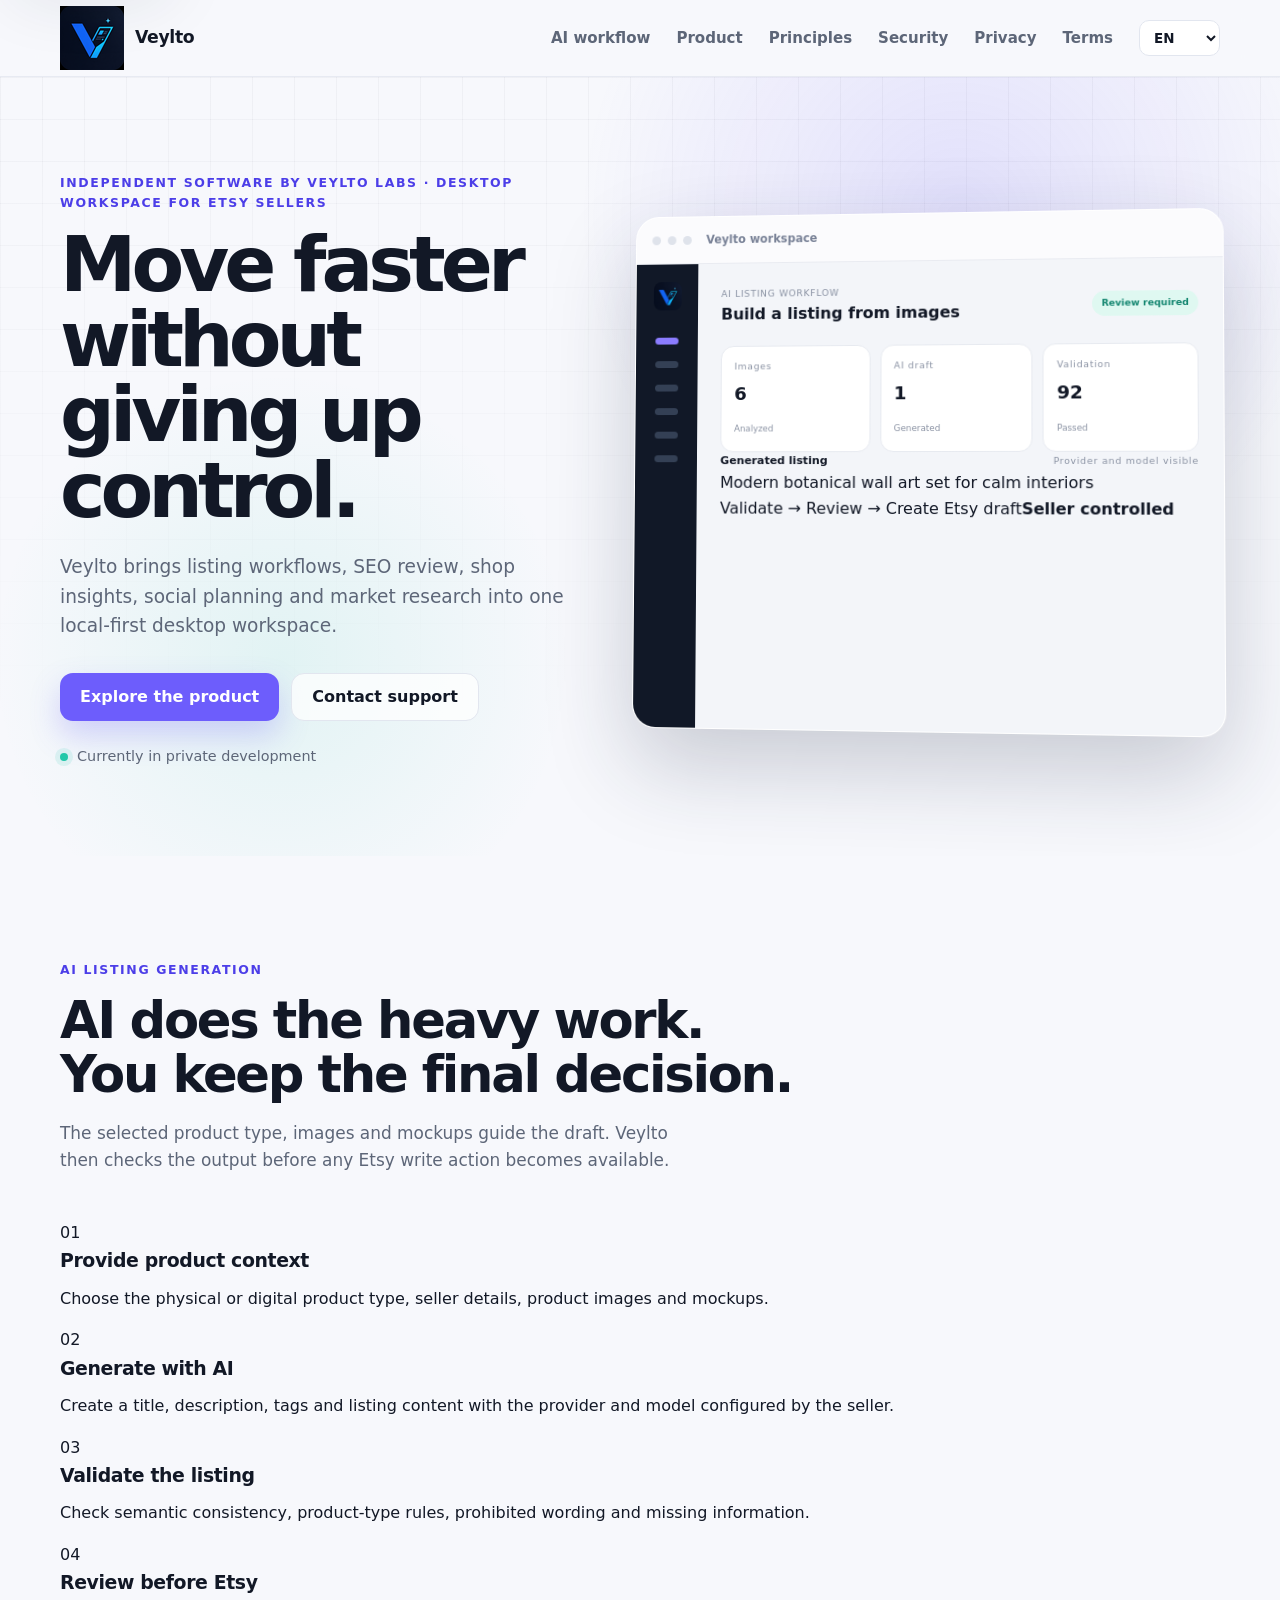
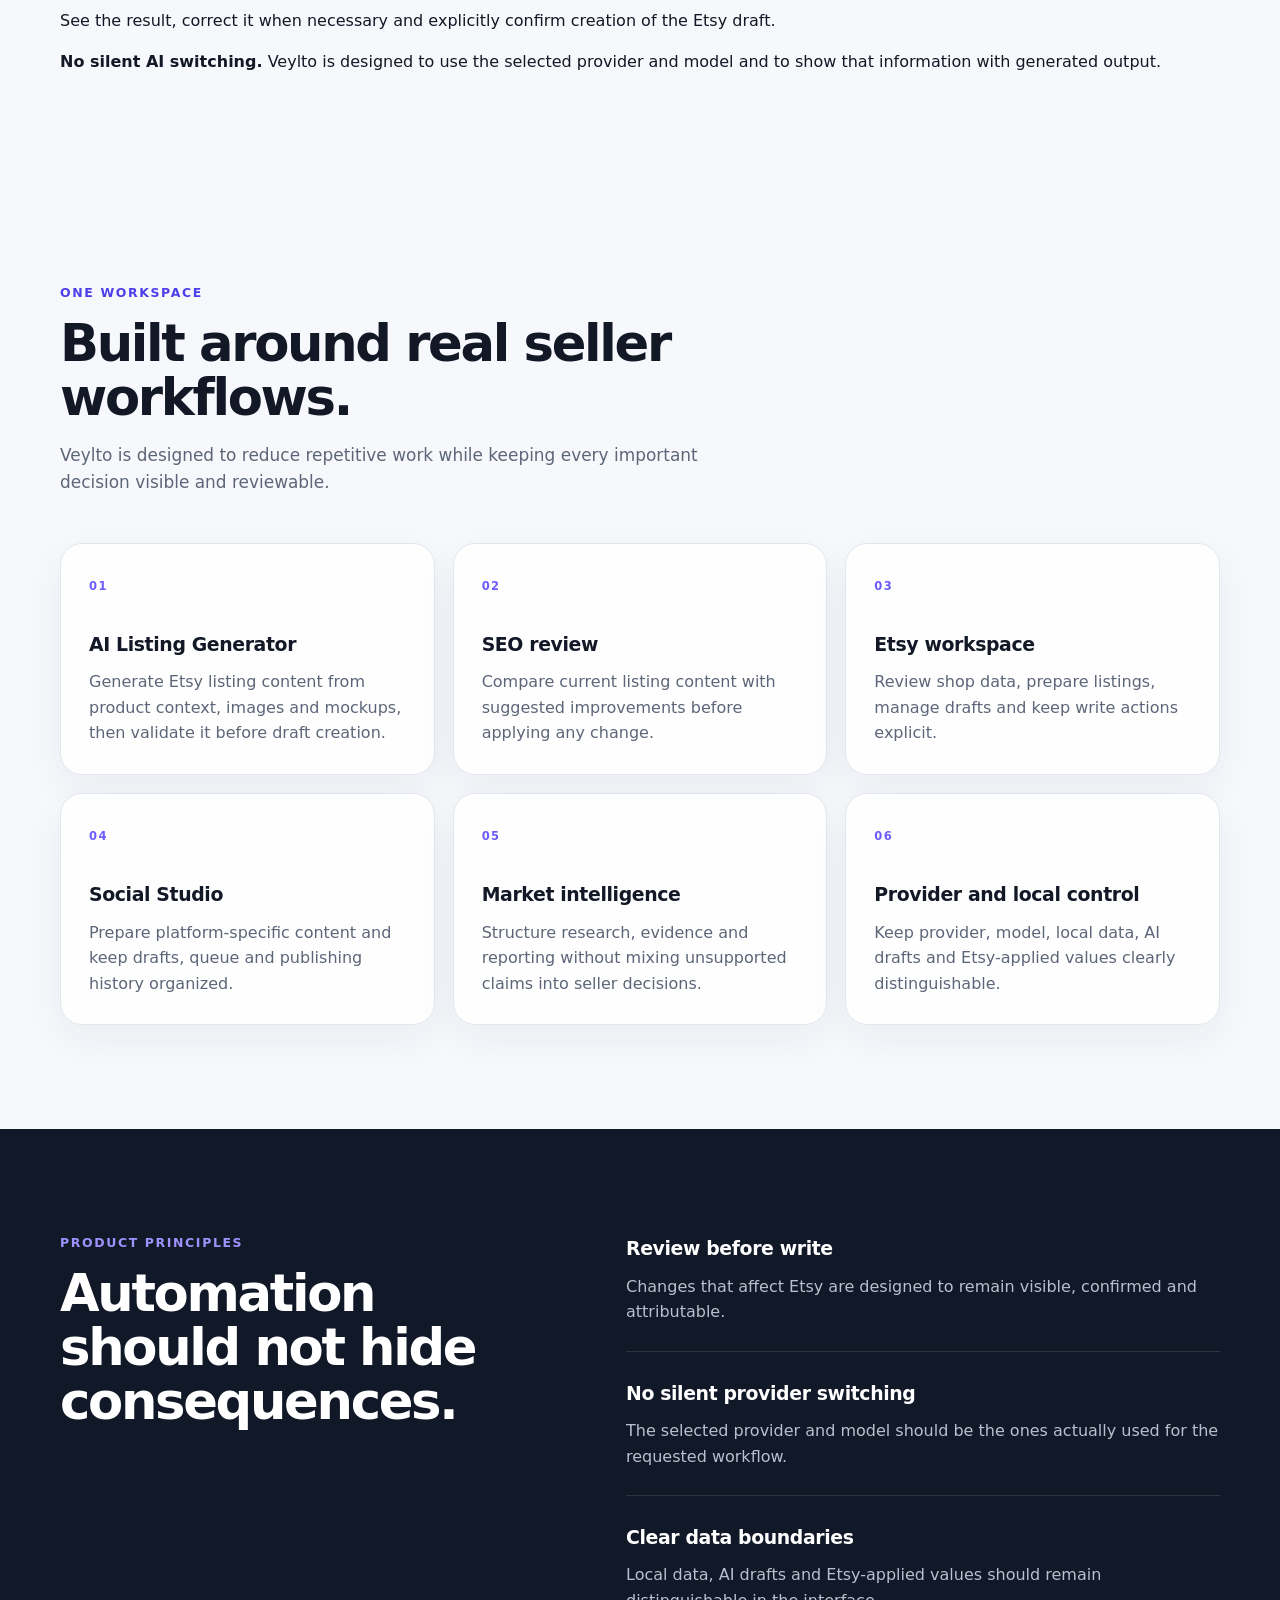
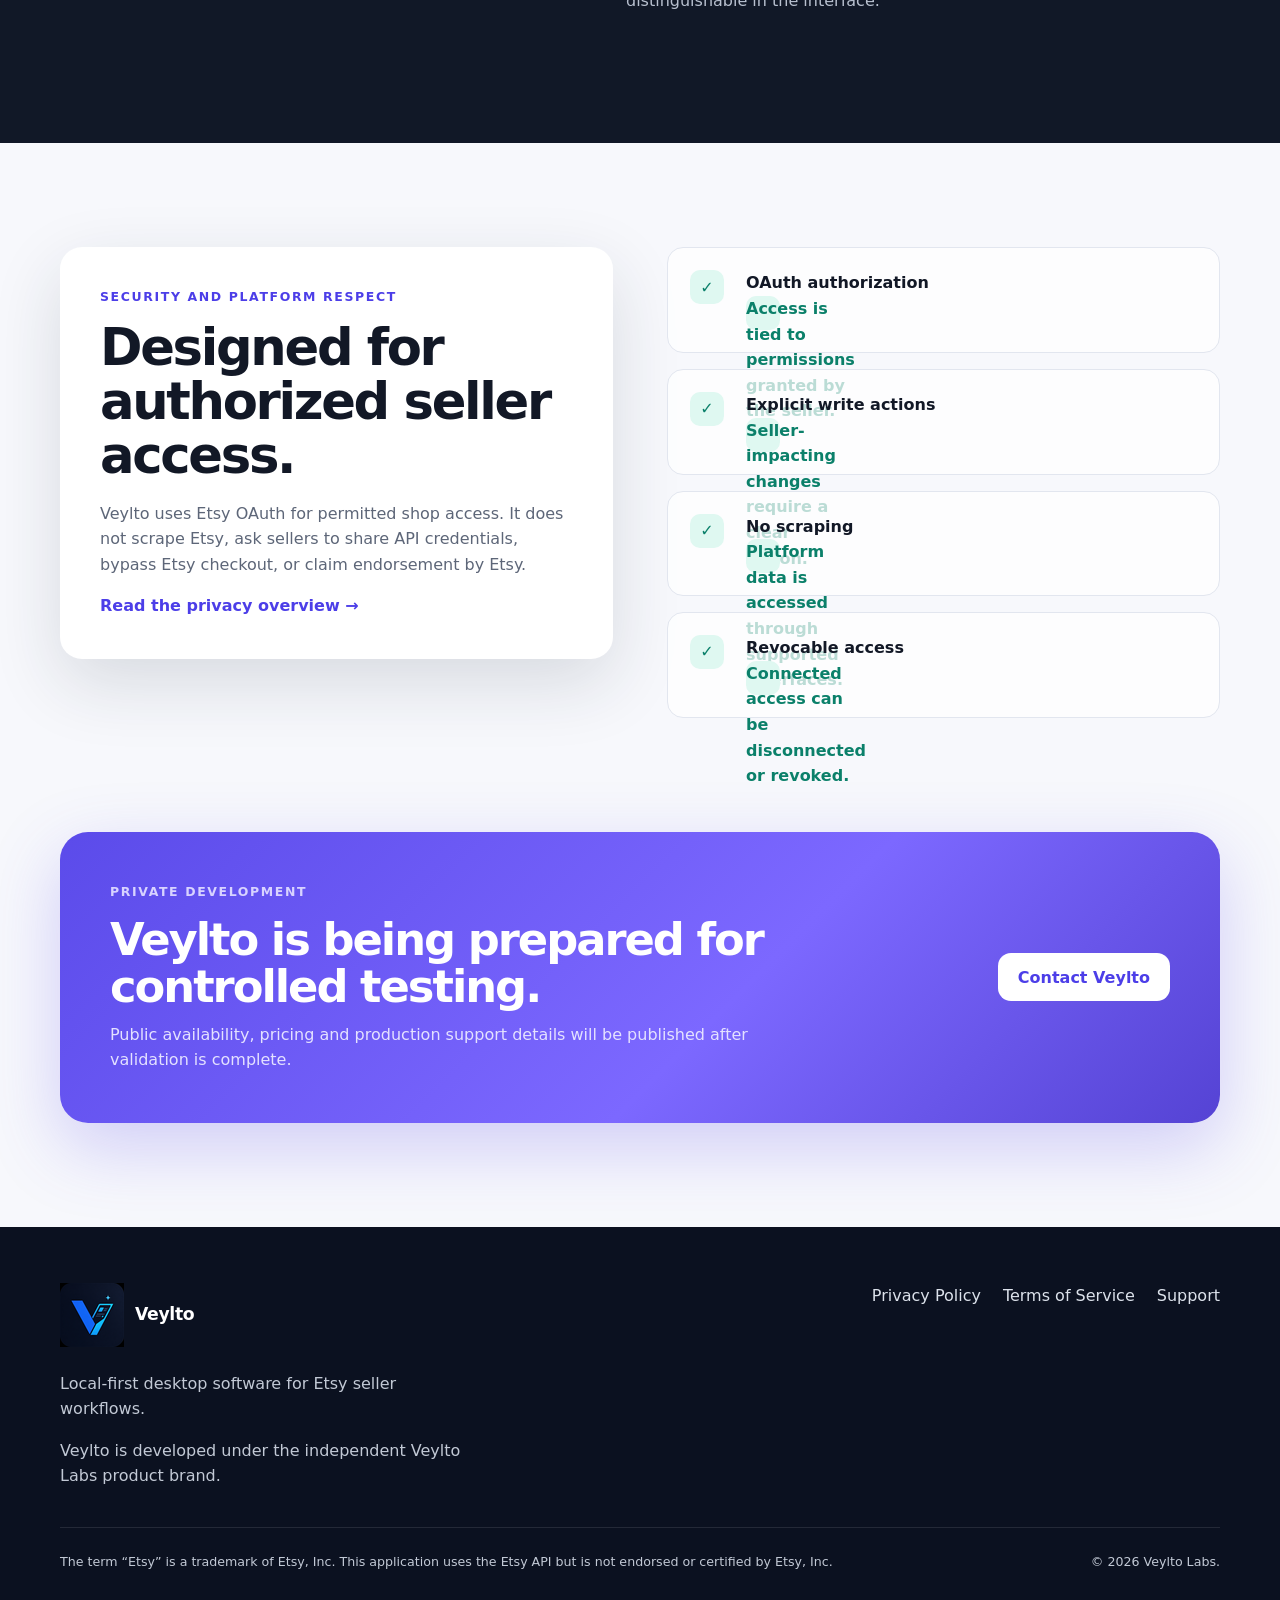
==== index.html @ ca9b9831 "feat: make AI listing generation the primary site value" ====
<!doctype html>
<html lang="en">
<head>
  <meta charset="utf-8">
  <meta name="viewport" content="width=device-width, initial-scale=1">
  <meta name="description" content="Veylto is AI-powered desktop software that turns product images and mockups into seller-reviewed Etsy listing drafts, SEO improvements, social content and market research.">
  <meta name="theme-color" content="#0b1224">
  <title>Veylto — AI listing workflows for Etsy sellers</title>
  <link rel="icon" href="assets/veylto_icon.png" type="image/png">
  <link rel="stylesheet" href="styles.css">
  <link rel="stylesheet" href="language.css">
</head>
<body>
  <a class="skip-link" href="#main" data-i18n="skip">Skip to content</a>

  <header class="site-header">
    <div class="container nav-wrap">
      <a class="brand" href="index.html" aria-label="Veylto home">
        <img class="brand-logo" src="assets/veylto_icon.png" alt="">
        <span>Veylto</span>
      </a>
      <button class="menu-button" type="button" aria-expanded="false" aria-controls="primary-nav" data-i18n="menu">Menu</button>
      <nav id="primary-nav" class="primary-nav" aria-label="Primary navigation">
        <a href="#ai-workflow" data-i18n="nav_ai">AI workflow</a>
        <a href="#product" data-i18n="nav_product">Product</a>
        <a href="#principles" data-i18n="nav_principles">Principles</a>
        <a href="#security" data-i18n="nav_security">Security</a>
        <a href="privacy.html" data-localized-link data-i18n="nav_privacy">Privacy</a>
        <a href="terms.html" data-localized-link data-i18n="nav_terms">Terms</a>
        <label class="language-selector-wrap">
          <span class="sr-only" data-i18n="language">Language</span>
          <select id="language-selector" class="language-selector" aria-label="Language">
            <option value="en">EN</option>
            <option value="it">IT</option>
            <option value="es">ES</option>
            <option value="fr">FR</option>
            <option value="de">DE</option>
          </select>
        </label>
      </nav>
    </div>
  </header>

  <main id="main">
    <section class="hero">
      <div class="container hero-grid">
        <div class="hero-copy">
          <p class="eyebrow" data-i18n="hero_eyebrow">Veylto Labs · AI desktop software for Etsy sellers</p>
          <h1 data-i18n="hero_title">From product images to Etsy-ready listing drafts.</h1>
          <p class="hero-text" data-i18n="hero_text">Veylto analyzes product images and mockups, generates titles, descriptions and tags with your selected AI provider, validates the result and keeps you in control before an Etsy draft is created.</p>
          <div class="hero-actions">
            <a class="button button-primary" href="#ai-workflow" data-i18n="hero_primary">See the AI workflow</a>
            <a class="button button-secondary" href="mailto:support@veyltolabs.com" data-i18n="hero_support">Contact support</a>
          </div>
          <p class="availability"><span class="status-dot" aria-hidden="true"></span><span data-i18n="availability">Currently in private development</span></p>
        </div>

        <div class="product-frame" aria-label="Illustrative Veylto AI listing workflow preview">
          <div class="window-bar">
            <span></span><span></span><span></span>
            <strong data-i18n="mock_workspace">Veylto · AI Listing Generator</strong>
          </div>
          <div class="app-shell">
            <aside class="mock-sidebar" aria-hidden="true">
              <img class="mock-logo" src="assets/veylto_icon.png" alt="">
              <i class="active"></i><i></i><i></i><i></i><i></i><i></i>
            </aside>
            <div class="mock-main">
              <div class="mock-heading">
                <div><small data-i18n="mock_section">AI LISTING WORKFLOW</small><b data-i18n="mock_title">Build a listing from images</b></div>
                <span data-i18n="mock_status">Review required</span>
              </div>
              <div class="metric-row">
                <article><small data-i18n="mock_images">Images</small><strong>6</strong><em data-i18n="mock_analyzed">Analyzed</em></article>
                <article><small data-i18n="mock_draft">AI draft</small><strong>1</strong><em data-i18n="mock_generated">Generated</em></article>
                <article><small data-i18n="mock_validation">Validation</small><strong>92</strong><em data-i18n="mock_passed">Passed</em></article>
              </div>
              <div class="ai-result-card">
                <div class="chart-title"><b data-i18n="mock_result">Generated listing</b><small data-i18n="mock_provider">Provider and model visible</small></div>
                <div class="ai-result-title" data-i18n="mock_listing_title">Modern botanical wall art set for calm interiors</div>
                <div class="tag-row" aria-hidden="true"><i></i><i></i><i></i><i></i></div>
                <div class="ai-result-lines" aria-hidden="true"><span></span><span></span><span></span></div>
              </div>
              <div class="review-strip"><span data-i18n="mock_review">Validate → Review → Create Etsy draft</span><b data-i18n="mock_control">Seller controlled</b></div>
            </div>
          </div>
        </div>
      </div>
    </section>

    <section id="ai-workflow" class="section ai-workflow-section">
      <div class="container">
        <div class="section-heading">
          <p class="eyebrow" data-i18n="ai_eyebrow">AI listing generation</p>
          <h2 data-i18n="ai_title">AI does the heavy work. You keep the final decision.</h2>
          <p data-i18n="ai_intro">The selected product type, images and mockups guide the draft. Veylto then checks the output before any Etsy write action becomes available.</p>
        </div>
        <div class="workflow-grid">
          <article class="workflow-step"><span>01</span><h3 data-i18n="step_1_title">Provide product context</h3><p data-i18n="step_1_desc">Choose the physical or digital product type, seller details, product images and mockups.</p></article>
          <article class="workflow-step"><span>02</span><h3 data-i18n="step_2_title">Generate with AI</h3><p data-i18n="step_2_desc">Create a title, description, tags and listing content with the provider and model configured by the seller.</p></article>
          <article class="workflow-step"><span>03</span><h3 data-i18n="step_3_title">Validate the listing</h3><p data-i18n="step_3_desc">Check semantic consistency, product-type rules, prohibited wording and missing information.</p></article>
          <article class="workflow-step"><span>04</span><h3 data-i18n="step_4_title">Review before Etsy</h3><p data-i18n="step_4_desc">See the result, correct it when necessary and explicitly confirm creation of the Etsy draft.</p></article>
        </div>
        <div class="provider-note"><strong data-i18n="provider_note_title">No silent AI switching.</strong> <span data-i18n="provider_note_text">Veylto is designed to use the selected provider and model and to show that information with generated output.</span></div>
      </div>
    </section>

    <section id="product" class="section product-section">
      <div class="container">
        <div class="section-heading">
          <p class="eyebrow" data-i18n="product_eyebrow">One controlled workspace</p>
          <h2 data-i18n="product_title">More than a text generator.</h2>
          <p data-i18n="product_intro">Veylto connects AI generation with the practical seller workflows that come before and after a listing draft.</p>
        </div>
        <div class="feature-grid">
          <article class="feature-card"><span class="feature-number">01</span><h3 data-i18n="feature_ai_title">AI Listing Generator</h3><p data-i18n="feature_ai_desc">Generate Etsy listing content from product context, images and mockups, then validate it before draft creation.</p></article>
          <article class="feature-card"><span class="feature-number">02</span><h3 data-i18n="feature_seo_title">AI SEO review</h3><p data-i18n="feature_seo_desc">Compare current listing content with AI suggestions, scores and improvements before applying changes.</p></article>
          <article class="feature-card"><span class="feature-number">03</span><h3 data-i18n="feature_etsy_title">Etsy workspace</h3><p data-i18n="feature_etsy_desc">Review shop data, prepare listings, manage drafts and keep every Etsy write action explicit.</p></article>
          <article class="feature-card"><span class="feature-number">04</span><h3 data-i18n="feature_social_title">Social Studio</h3><p data-i18n="feature_social_desc">Generate platform-specific content and organize drafts, queue, publishing and history.</p></article>
          <article class="feature-card"><span class="feature-number">05</span><h3 data-i18n="feature_market_title">Market intelligence</h3><p data-i18n="feature_market_desc">Structure research, evidence and reports to support product and seller decisions.</p></article>
          <article class="feature-card"><span class="feature-number">06</span><h3 data-i18n="feature_control_title">Provider and local control</h3><p data-i18n="feature_control_desc">Keep provider, model, local data, AI drafts and Etsy-applied values clearly distinguishable.</p></article>
        </div>
      </div>
    </section>

    <section id="principles" class="section section-dark">
      <div class="container principles-grid">
        <div><p class="eyebrow" data-i18n="principles_eyebrow">Product principles</p><h2 data-i18n="principles_title">Automation should not hide consequences.</h2></div>
        <div class="principle-list">
          <article><h3 data-i18n="principle_review_title">Review before write</h3><p data-i18n="principle_review_desc">Changes that affect Etsy remain visible, confirmed and attributable.</p></article>
          <article><h3 data-i18n="principle_provider_title">The selected AI provider is the real provider</h3><p data-i18n="principle_provider_desc">Provider and model selection must be respected rather than silently replaced.</p></article>
          <article><h3 data-i18n="principle_boundaries_title">Clear data boundaries</h3><p data-i18n="principle_boundaries_desc">Local values, AI drafts, reviewed content and Etsy-applied values remain distinguishable.</p></article>
        </div>
      </div>
    </section>

    <section id="security" class="section">
      <div class="container security-grid">
        <div class="security-card">
          <p class="eyebrow" data-i18n="security_eyebrow">Security and platform respect</p>
          <h2 data-i18n="security_title">Designed for authorized seller access.</h2>
          <p data-i18n="security_intro">Veylto uses Etsy OAuth for permitted shop access. It does not scrape Etsy, request seller API credentials, bypass Etsy checkout or claim endorsement by Etsy.</p>
          <a class="text-link" href="privacy.html" data-localized-link data-i18n="security_link">Read the privacy policy →</a>
        </div>
        <div class="checklist" aria-label="Security principles">
          <div><span class="check-icon">✓</span><p><strong data-i18n="security_oauth_title">OAuth authorization</strong><br><span class="check-copy" data-i18n="security_oauth_desc">Access depends on permissions granted by the seller.</span></p></div>
          <div><span class="check-icon">✓</span><p><strong data-i18n="security_write_title">Explicit Etsy write actions</strong><br><span class="check-copy" data-i18n="security_write_desc">Seller-impacting changes require a clear action, confirmation and progress feedback.</span></p></div>
          <div><span class="check-icon">✓</span><p><strong data-i18n="security_scraping_title">No scraping</strong><br><span class="check-copy" data-i18n="security_scraping_desc">Platform data is accessed through supported interfaces.</span></p></div>
          <div><span class="check-icon">✓</span><p><strong data-i18n="security_revocable_title">Revocable access</strong><br><span class="check-copy" data-i18n="security_revocable_desc">Connected access can be disconnected or revoked.</span></p></div>
        </div>
      </div>
    </section>

    <section class="cta-section">
      <div class="container cta-card">
        <div><p class="eyebrow" data-i18n="cta_eyebrow">Private development</p><h2 data-i18n="cta_title">Veylto is being prepared for controlled testing.</h2><p data-i18n="cta_text">Public availability, pricing and production support details will be published after product and platform validation.</p></div>
        <a class="button button-light" href="mailto:support@veyltolabs.com" data-i18n="cta_button">Contact Veylto</a>
      </div>
    </section>
  </main>

  <footer class="site-footer">
    <div class="container footer-grid">
      <div>
        <a class="brand footer-brand" href="index.html"><img class="brand-logo" src="assets/veylto_icon.png" alt=""><span>Veylto</span></a>
        <p data-i18n="footer_tagline">AI-powered, local-first desktop software for Etsy seller workflows.</p>
        <p data-i18n="footer_brand_statement">Veylto is developed under the independent Veylto Labs product brand.</p>
      </div>
      <div class="footer-links"><a href="privacy.html" data-localized-link data-i18n="footer_privacy">Privacy Policy</a><a href="terms.html" data-localized-link data-i18n="footer_terms">Terms of Service</a><a href="mailto:support@veyltolabs.com" data-i18n="footer_support">Support</a></div>
    </div>
    <div class="container legal-footer"><p data-i18n="trademark">The term “Etsy” is a trademark of Etsy, Inc. This application uses the Etsy API but is not endorsed or certified by Etsy, Inc.</p><p>© <span data-year>2026</span> Veylto Labs.</p></div>
  </footer>
  <script src="script.js"></script>
</body>
</html>
---- styles.css ----
:root {
  --bg: #f7f8fc;
  --surface: #ffffff;
  --ink: #121826;
  --muted: #5d6678;
  --line: #e2e6ef;
  --brand: #6d5dfc;
  --brand-dark: #4c3ee8;
  --accent: #22c7a9;
  --dark: #111827;
  --dark-soft: #1b2434;
  --shadow: 0 24px 70px rgba(30, 41, 59, 0.14);
  --radius: 22px;
  --container: 1160px;
}

* { box-sizing: border-box; }
html { scroll-behavior: smooth; }
body {
  margin: 0;
  font-family: Inter, ui-sans-serif, system-ui, -apple-system, BlinkMacSystemFont, "Segoe UI", sans-serif;
  color: var(--ink);
  background: var(--bg);
  line-height: 1.6;
}
a { color: inherit; }
img, svg { max-width: 100%; }
.container { width: min(calc(100% - 40px), var(--container)); margin-inline: auto; }
.skip-link { position: fixed; left: 16px; top: -80px; z-index: 99; background: #fff; padding: 10px 14px; border-radius: 8px; box-shadow: var(--shadow); }
.skip-link:focus { top: 16px; }

.site-header { position: sticky; top: 0; z-index: 50; background: rgba(247,248,252,.86); backdrop-filter: blur(16px); border-bottom: 1px solid rgba(226,230,239,.75); }
.nav-wrap { min-height: 76px; display: flex; align-items: center; justify-content: space-between; gap: 24px; }
.brand { display: inline-flex; align-items: center; gap: 11px; font-size: 1.08rem; font-weight: 800; text-decoration: none; letter-spacing: -.02em; }
.brand-mark { width: 34px; height: 34px; display: grid; place-items: center; border-radius: 10px; color: #fff; background: linear-gradient(145deg, var(--brand), #8b7cff); box-shadow: 0 10px 24px rgba(109,93,252,.25); }
.primary-nav { display: flex; align-items: center; gap: 26px; }
.primary-nav a { color: var(--muted); font-size: .94rem; font-weight: 650; text-decoration: none; }
.primary-nav a:hover, .primary-nav a:focus-visible { color: var(--brand-dark); }
.menu-button { display: none; border: 1px solid var(--line); background: #fff; color: var(--ink); padding: 8px 12px; border-radius: 10px; font: inherit; font-weight: 700; }

.hero { position: relative; overflow: hidden; padding: 96px 0 88px; background: radial-gradient(circle at 75% 18%, rgba(109,93,252,.16), transparent 33%), radial-gradient(circle at 22% 75%, rgba(34,199,169,.10), transparent 25%); }
.hero::before { content: ""; position: absolute; inset: 0; background-image: linear-gradient(rgba(18,24,38,.035) 1px, transparent 1px), linear-gradient(90deg, rgba(18,24,38,.035) 1px, transparent 1px); background-size: 42px 42px; mask-image: linear-gradient(to bottom, #000, transparent 85%); pointer-events: none; }
.hero-grid { position: relative; display: grid; grid-template-columns: .92fr 1.08fr; align-items: center; gap: 64px; }
.eyebrow { margin: 0 0 14px; color: var(--brand-dark); font-weight: 800; font-size: .78rem; letter-spacing: .13em; text-transform: uppercase; }
h1, h2, h3, p { margin-top: 0; }
h1 { max-width: 720px; margin-bottom: 24px; font-size: clamp(3rem, 6vw, 5.9rem); line-height: .98; letter-spacing: -.065em; }
h2 { margin-bottom: 18px; font-size: clamp(2rem, 4vw, 3.55rem); line-height: 1.05; letter-spacing: -.045em; }
h3 { margin-bottom: 10px; font-size: 1.18rem; letter-spacing: -.02em; }
.hero-text { max-width: 610px; margin-bottom: 32px; color: var(--muted); font-size: 1.16rem; }
.hero-actions { display: flex; flex-wrap: wrap; gap: 12px; }
.button { display: inline-flex; align-items: center; justify-content: center; min-height: 48px; padding: 0 20px; border-radius: 13px; text-decoration: none; font-weight: 800; transition: transform .18s ease, box-shadow .18s ease, background .18s ease; }
.button:hover { transform: translateY(-2px); }
.button-primary { color: #fff; background: var(--brand); box-shadow: 0 14px 30px rgba(109,93,252,.25); }
.button-primary:hover { background: var(--brand-dark); }
.button-secondary { color: var(--ink); background: rgba(255,255,255,.75); border: 1px solid var(--line); }
.availability { display: flex; align-items: center; gap: 9px; margin: 24px 0 0; color: var(--muted); font-size: .9rem; }
.status-dot { width: 8px; height: 8px; border-radius: 50%; background: var(--accent); box-shadow: 0 0 0 5px rgba(34,199,169,.12); }

.product-frame { transform: perspective(1100px) rotateY(-4deg) rotateX(1.5deg); overflow: hidden; border: 1px solid rgba(255,255,255,.8); border-radius: 24px; background: #fff; box-shadow: 0 36px 90px rgba(33,39,67,.22); }
.window-bar { height: 48px; display: flex; align-items: center; gap: 7px; padding: 0 16px; color: #788196; background: #fbfbfd; border-bottom: 1px solid #e9ebf1; font-size: .72rem; }
.window-bar span { width: 9px; height: 9px; border-radius: 50%; background: #dfe3eb; }
.window-bar strong { margin-left: 8px; font-weight: 700; }
.app-shell { min-height: 470px; display: grid; grid-template-columns: 64px 1fr; background: #f3f5f9; }
.mock-sidebar { display: flex; flex-direction: column; align-items: center; gap: 17px; padding: 18px 0; background: #111827; }
.mock-logo { width: 29px; height: 29px; display: grid; place-items: center; margin-bottom: 11px; border-radius: 8px; color: #fff; background: var(--brand); font-size: .72rem; font-weight: 900; }
.mock-sidebar i { width: 24px; height: 7px; border-radius: 5px; background: #344055; }
.mock-sidebar i.active { background: #8b7cff; }
.mock-main { padding: 24px; }
.mock-heading { display: flex; align-items: center; justify-content: space-between; margin-bottom: 20px; }
.mock-heading small, .metric-row small, .chart-title small { display: block; color: #8a92a3; font-size: .58rem; letter-spacing: .08em; }
.mock-heading b { display: block; font-size: 1rem; }
.mock-heading span { padding: 5px 9px; border-radius: 999px; color: #12856f; background: #dff8f1; font-size: .58rem; font-weight: 800; }
.metric-row { display: grid; grid-template-columns: repeat(3,1fr); gap: 10px; }
.metric-row article, .chart-card, .list-card { border: 1px solid #e7eaf0; border-radius: 13px; background: #fff; }
.metric-row article { padding: 13px; }
.metric-row strong { display: block; margin: 5px 0; font-size: 1.15rem; }
.metric-row em { color: #8a92a3; font-size: .55rem; font-style: normal; }
.chart-card { margin-top: 12px; padding: 15px; }
.chart-title { display: flex; justify-content: space-between; align-items: center; font-size: .7rem; }
.bars { height: 138px; display: flex; align-items: end; gap: 10px; margin-top: 16px; border-bottom: 1px solid #eceef3; }
.bars i { flex: 1; height: var(--h); border-radius: 5px 5px 0 0; background: linear-gradient(180deg, #8b7cff, #6555ef); }
.list-card { display: grid; gap: 8px; margin-top: 12px; padding: 14px; }
.list-card span { display: block; height: 10px; border-radius: 999px; background: linear-gradient(90deg, #e8ebf1 20%, #f2f4f7 20%); }

.section { padding: 104px 0; }
.section-heading { max-width: 750px; margin-bottom: 46px; }
.section-heading > p:last-child { max-width: 650px; color: var(--muted); font-size: 1.06rem; }
.feature-grid { display: grid; grid-template-columns: repeat(3,1fr); gap: 18px; }
.feature-card { min-height: 220px; padding: 28px; border: 1px solid var(--line); border-radius: var(--radius); background: rgba(255,255,255,.88); box-shadow: 0 14px 40px rgba(30,41,59,.055); }
.feature-number { display: inline-flex; margin-bottom: 34px; color: var(--brand); font-size: .72rem; font-weight: 900; letter-spacing: .12em; }
.feature-card p { margin-bottom: 0; color: var(--muted); }

.section-dark { color: #fff; background: var(--dark); }
.section-dark .eyebrow { color: #9e92ff; }
.principles-grid { display: grid; grid-template-columns: .9fr 1.1fr; gap: 80px; }
.principle-list { display: grid; gap: 0; }
.principle-list article { padding: 0 0 26px; margin-bottom: 26px; border-bottom: 1px solid rgba(255,255,255,.12); }
.principle-list article:last-child { margin-bottom: 0; border-bottom: 0; }
.principle-list p { margin-bottom: 0; color: #b8c0cf; }

.security-grid { display: grid; grid-template-columns: 1fr 1fr; gap: 54px; align-items: start; }
.security-card { padding: 40px; border-radius: var(--radius); background: #fff; box-shadow: var(--shadow); }
.security-card p:not(.eyebrow) { color: var(--muted); }
.text-link { color: var(--brand-dark); font-weight: 800; text-decoration: none; }
.checklist { display: grid; gap: 16px; }
.checklist > div { display: grid; grid-template-columns: 42px 1fr; gap: 14px; padding: 22px; border: 1px solid var(--line); border-radius: 16px; background: rgba(255,255,255,.72); }
.checklist span { width: 34px; height: 34px; display: grid; place-items: center; border-radius: 10px; color: #0b806a; background: #dff8f1; font-weight: 900; }
.checklist p { margin: 0; color: var(--muted); }
.checklist strong { color: var(--ink); }

.cta-section { padding: 10px 0 104px; }
.cta-card { display: flex; align-items: center; justify-content: space-between; gap: 30px; padding: 50px; border-radius: 28px; color: #fff; background: linear-gradient(135deg, #5b4bea, #7c68ff 58%, #5543d4); box-shadow: 0 24px 70px rgba(91,75,234,.25); }
.cta-card .eyebrow { color: #d8d3ff; }
.cta-card h2 { max-width: 760px; margin-bottom: 12px; font-size: clamp(2rem, 3.5vw, 3.2rem); }
.cta-card p:last-child { max-width: 720px; margin-bottom: 0; color: #e4e1ff; }
.button-light { flex: 0 0 auto; color: var(--brand-dark); background: #fff; }

.site-footer { padding: 56px 0 28px; color: #c2c9d5; background: #0b1120; }
.footer-grid { display: flex; justify-content: space-between; gap: 40px; padding-bottom: 38px; }
.footer-brand { color: #fff; }
.footer-grid p { max-width: 420px; margin: 16px 0 0; }
.footer-links { display: flex; flex-wrap: wrap; gap: 22px; align-items: flex-start; }
.footer-links a, .legal-footer a { color: #dce2eb; text-decoration: none; }
.legal-footer { display: flex; justify-content: space-between; gap: 30px; padding-top: 24px; border-top: 1px solid rgba(255,255,255,.1); font-size: .79rem; }
.legal-footer p:first-child { max-width: 820px; }
.compact-footer { padding-top: 26px; }

.legal-main { padding: 76px 0 104px; }
.legal-document { max-width: 840px; padding: 56px; border: 1px solid var(--line); border-radius: var(--radius); background: #fff; box-shadow: 0 18px 60px rgba(30,41,59,.08); }
.legal-document h1 { margin-bottom: 10px; font-size: clamp(2.5rem, 5vw, 4.6rem); }
.legal-document h2 { margin-top: 38px; margin-bottom: 12px; font-size: 1.35rem; letter-spacing: -.02em; }
.legal-document p, .legal-document li { color: #4e586b; }
.legal-document a { color: var(--brand-dark); font-weight: 700; }
.legal-updated { margin-bottom: 30px; color: #7a8497 !important; }
.notice, .trademark-notice { padding: 18px 20px; border-radius: 14px; background: #f1efff; color: #4435c5; }
.trademark-notice { margin-top: 42px; background: #f3f5f8; color: #586174; font-size: .9rem; }

@media (max-width: 960px) {
  .hero-grid, .principles-grid, .security-grid { grid-template-columns: 1fr; }
  .hero-grid { gap: 54px; }
  .hero-copy { max-width: 760px; }
  .product-frame { transform: none; }
  .feature-grid { grid-template-columns: repeat(2,1fr); }
  .cta-card { align-items: flex-start; flex-direction: column; }
}

@media (max-width: 720px) {
  .container { width: min(calc(100% - 28px), var(--container)); }
  .nav-wrap { min-height: 68px; }
  .menu-button { display: inline-flex; }
  .primary-nav:not(.legal-nav) { position: absolute; left: 14px; right: 14px; top: 76px; display: none; flex-direction: column; align-items: stretch; gap: 0; padding: 10px; border: 1px solid var(--line); border-radius: 14px; background: #fff; box-shadow: var(--shadow); }
  .primary-nav.is-open { display: flex; }
  .primary-nav:not(.legal-nav) a { padding: 11px 12px; }
  .legal-nav { gap: 14px; }
  .hero { padding: 72px 0; }
  h1 { font-size: clamp(3rem, 16vw, 4.8rem); }
  .app-shell { grid-template-columns: 48px 1fr; min-height: 410px; }
  .mock-main { padding: 14px; }
  .metric-row { grid-template-columns: 1fr; }
  .metric-row article:nth-child(n+2) { display: none; }
  .bars { height: 112px; gap: 6px; }
  .section { padding: 78px 0; }
  .feature-grid { grid-template-columns: 1fr; }
  .feature-card { min-height: 190px; }
  .cta-section { padding-bottom: 78px; }
  .cta-card, .security-card, .legal-document { padding: 28px; }
  .footer-grid, .legal-footer { flex-direction: column; }
  .legal-footer { gap: 8px; }
}
---- language.css ----
.sr-only {
  position: absolute;
  width: 1px;
  height: 1px;
  padding: 0;
  margin: -1px;
  overflow: hidden;
  clip: rect(0, 0, 0, 0);
  white-space: nowrap;
  border: 0;
}

.language-selector-wrap {
  display: inline-flex;
  align-items: center;
}

.language-selector {
  min-width: 62px;
  height: 36px;
  padding: 0 28px 0 10px;
  border: 1px solid var(--line);
  border-radius: 10px;
  color: var(--ink);
  background: #fff;
  font: inherit;
  font-size: .84rem;
  font-weight: 750;
  cursor: pointer;
}

.language-selector:hover,
.language-selector:focus-visible {
  border-color: var(--brand);
  outline: none;
}

@media (max-width: 720px) {
  .language-selector-wrap {
    width: 100%;
    padding: 8px 12px;
  }

  .language-selector {
    width: 100%;
  }
}
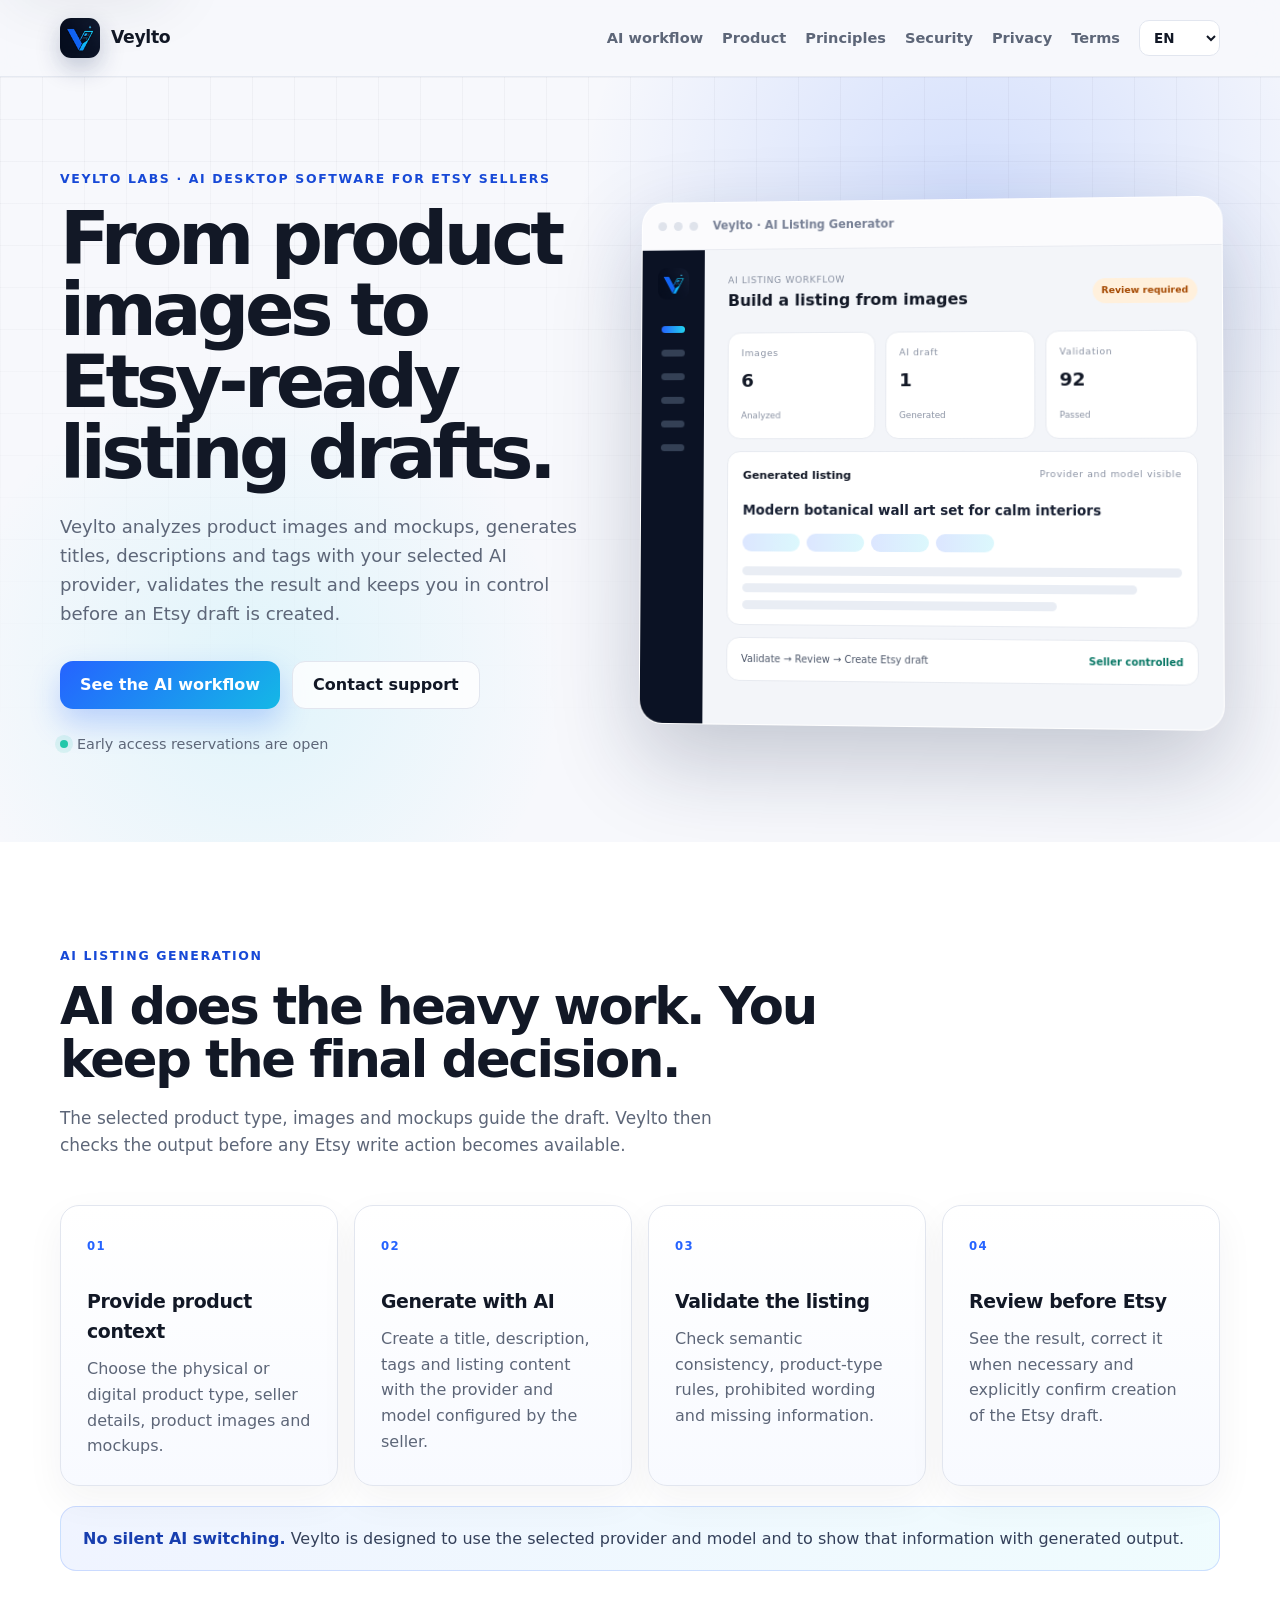
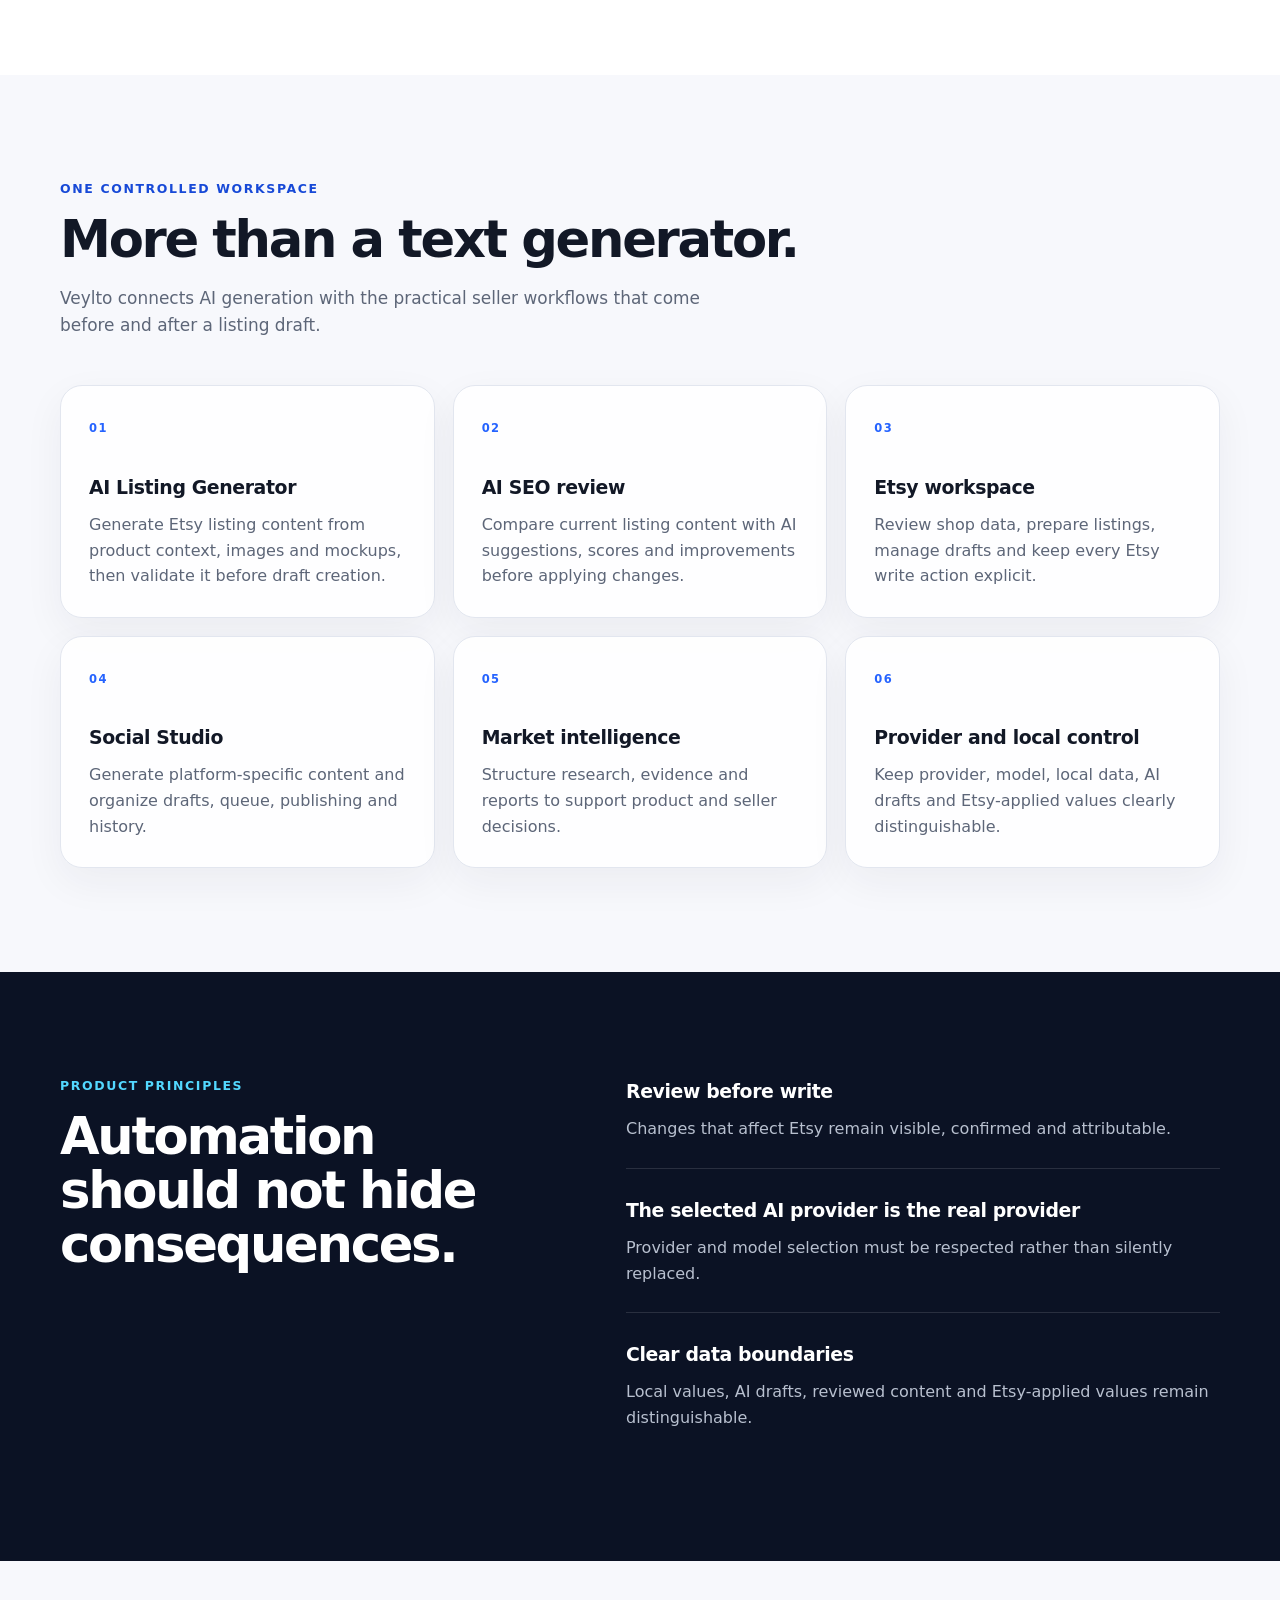
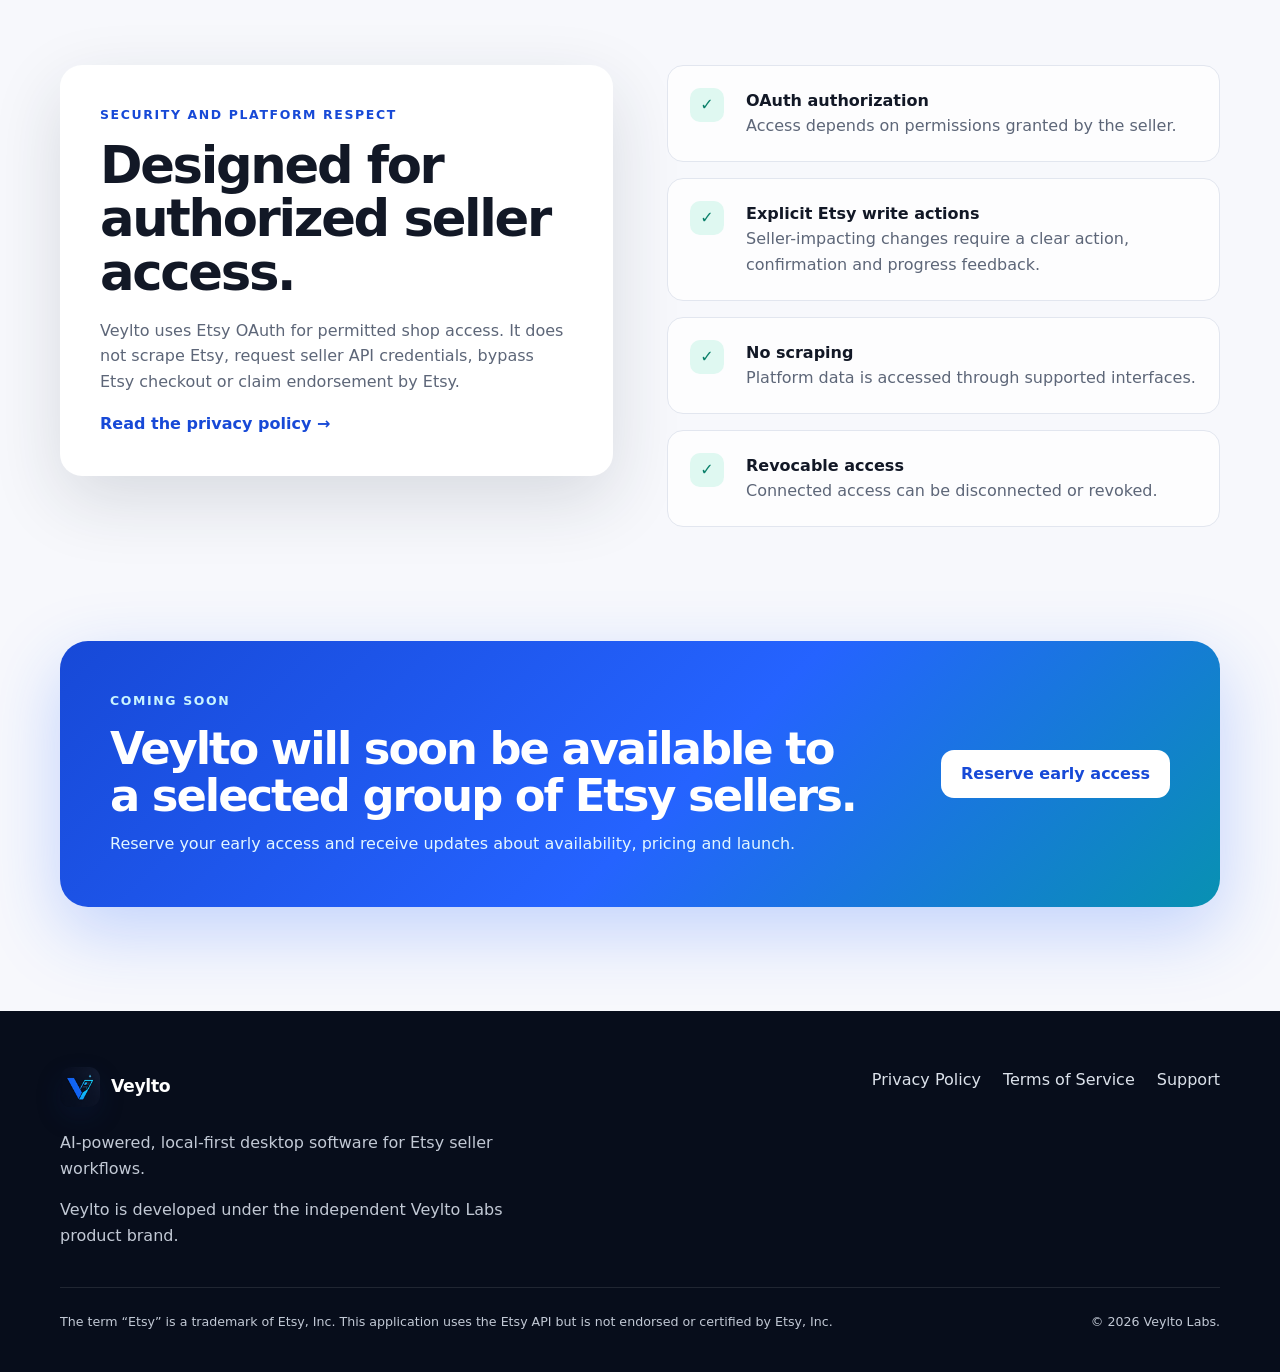
==== commit cfe8d23f: "feat: add early access reservation CTA" ====
--- a/index.html
+++ b/index.html
@@ -52,7 +52,7 @@
             <a class="button button-primary" href="#ai-workflow" data-i18n="hero_primary">See the AI workflow</a>
             <a class="button button-secondary" href="mailto:support@veyltolabs.com" data-i18n="hero_support">Contact support</a>
           </div>
-          <p class="availability"><span class="status-dot" aria-hidden="true"></span><span data-i18n="availability">Currently in private development</span></p>
+          <p class="availability"><span class="status-dot" aria-hidden="true"></span><span data-i18n="availability">Early access reservations are open</span></p>
         </div>
 
         <div class="product-frame" aria-label="Illustrative Veylto AI listing workflow preview">
@@ -153,8 +153,8 @@
 
     <section class="cta-section">
       <div class="container cta-card">
-        <div><p class="eyebrow" data-i18n="cta_eyebrow">Private development</p><h2 data-i18n="cta_title">Veylto is being prepared for controlled testing.</h2><p data-i18n="cta_text">Public availability, pricing and production support details will be published after product and platform validation.</p></div>
-        <a class="button button-light" href="mailto:support@veyltolabs.com" data-i18n="cta_button">Contact Veylto</a>
+        <div><p class="eyebrow" data-i18n="cta_eyebrow">Coming soon</p><h2 data-i18n="cta_title">Veylto will soon be available to a selected group of Etsy sellers.</h2><p data-i18n="cta_text">Reserve your early access and receive updates about availability, pricing and launch.</p></div>
+        <a id="early-access-link" class="button button-light" href="mailto:support@veyltolabs.com?subject=Veylto%20early%20access%20reservation&body=I%20would%20like%20to%20reserve%20early%20access%20to%20Veylto." data-i18n="cta_button">Reserve early access</a>
       </div>
     </section>
   </main>
@@ -172,4 +172,4 @@
   </footer>
   <script src="script.js"></script>
 </body>
-</html>
+</html>
--- a/styles.css
+++ b/styles.css
@@ -4,121 +4,132 @@
   --ink: #121826;
   --muted: #5d6678;
   --line: #e2e6ef;
-  --brand: #6d5dfc;
-  --brand-dark: #4c3ee8;
+  --brand: #2563ff;
+  --brand-dark: #1749d7;
+  --cyan: #22d3ee;
   --accent: #22c7a9;
-  --dark: #111827;
-  --dark-soft: #1b2434;
-  --shadow: 0 24px 70px rgba(30, 41, 59, 0.14);
+  --dark: #0b1224;
+  --dark-soft: #111b32;
+  --shadow: 0 24px 70px rgba(30, 41, 59, .14);
   --radius: 22px;
   --container: 1160px;
 }
 
 * { box-sizing: border-box; }
 html { scroll-behavior: smooth; }
-body {
-  margin: 0;
-  font-family: Inter, ui-sans-serif, system-ui, -apple-system, BlinkMacSystemFont, "Segoe UI", sans-serif;
-  color: var(--ink);
-  background: var(--bg);
-  line-height: 1.6;
-}
+body { margin: 0; font-family: Inter, ui-sans-serif, system-ui, -apple-system, BlinkMacSystemFont, "Segoe UI", sans-serif; color: var(--ink); background: var(--bg); line-height: 1.6; overflow-x: hidden; }
 a { color: inherit; }
 img, svg { max-width: 100%; }
 .container { width: min(calc(100% - 40px), var(--container)); margin-inline: auto; }
 .skip-link { position: fixed; left: 16px; top: -80px; z-index: 99; background: #fff; padding: 10px 14px; border-radius: 8px; box-shadow: var(--shadow); }
 .skip-link:focus { top: 16px; }
 
-.site-header { position: sticky; top: 0; z-index: 50; background: rgba(247,248,252,.86); backdrop-filter: blur(16px); border-bottom: 1px solid rgba(226,230,239,.75); }
-.nav-wrap { min-height: 76px; display: flex; align-items: center; justify-content: space-between; gap: 24px; }
-.brand { display: inline-flex; align-items: center; gap: 11px; font-size: 1.08rem; font-weight: 800; text-decoration: none; letter-spacing: -.02em; }
-.brand-mark { width: 34px; height: 34px; display: grid; place-items: center; border-radius: 10px; color: #fff; background: linear-gradient(145deg, var(--brand), #8b7cff); box-shadow: 0 10px 24px rgba(109,93,252,.25); }
-.primary-nav { display: flex; align-items: center; gap: 26px; }
-.primary-nav a { color: var(--muted); font-size: .94rem; font-weight: 650; text-decoration: none; }
+.site-header { position: sticky; top: 0; z-index: 50; background: rgba(247,248,252,.9); backdrop-filter: blur(16px); border-bottom: 1px solid rgba(226,230,239,.8); }
+.nav-wrap { min-height: 76px; display: flex; align-items: center; justify-content: space-between; gap: 20px; }
+.brand { display: inline-flex; align-items: center; gap: 11px; flex: 0 0 auto; font-size: 1.08rem; font-weight: 800; text-decoration: none; letter-spacing: -.02em; }
+.brand-logo { width: 40px; height: 40px; flex: 0 0 40px; border-radius: 11px; object-fit: cover; box-shadow: 0 10px 24px rgba(12,33,82,.24); }
+.primary-nav { display: flex; align-items: center; justify-content: flex-end; gap: 19px; min-width: 0; }
+.primary-nav a { color: var(--muted); font-size: .91rem; font-weight: 680; text-decoration: none; white-space: nowrap; }
 .primary-nav a:hover, .primary-nav a:focus-visible { color: var(--brand-dark); }
 .menu-button { display: none; border: 1px solid var(--line); background: #fff; color: var(--ink); padding: 8px 12px; border-radius: 10px; font: inherit; font-weight: 700; }
 
-.hero { position: relative; overflow: hidden; padding: 96px 0 88px; background: radial-gradient(circle at 75% 18%, rgba(109,93,252,.16), transparent 33%), radial-gradient(circle at 22% 75%, rgba(34,199,169,.10), transparent 25%); }
-.hero::before { content: ""; position: absolute; inset: 0; background-image: linear-gradient(rgba(18,24,38,.035) 1px, transparent 1px), linear-gradient(90deg, rgba(18,24,38,.035) 1px, transparent 1px); background-size: 42px 42px; mask-image: linear-gradient(to bottom, #000, transparent 85%); pointer-events: none; }
-.hero-grid { position: relative; display: grid; grid-template-columns: .92fr 1.08fr; align-items: center; gap: 64px; }
-.eyebrow { margin: 0 0 14px; color: var(--brand-dark); font-weight: 800; font-size: .78rem; letter-spacing: .13em; text-transform: uppercase; }
+.hero { position: relative; overflow: hidden; padding: 92px 0 86px; background: radial-gradient(circle at 76% 18%, rgba(37,99,255,.18), transparent 34%), radial-gradient(circle at 20% 78%, rgba(34,211,238,.11), transparent 26%); }
+.hero::before { content: ""; position: absolute; inset: 0; background-image: linear-gradient(rgba(18,24,38,.035) 1px, transparent 1px), linear-gradient(90deg, rgba(18,24,38,.035) 1px, transparent 1px); background-size: 42px 42px; mask-image: linear-gradient(to bottom, #000, transparent 88%); pointer-events: none; }
+.hero-grid { position: relative; display: grid; grid-template-columns: minmax(0,.94fr) minmax(0,1.06fr); align-items: center; gap: 58px; }
+.hero-copy, .product-frame, .security-grid > *, .principles-grid > * { min-width: 0; }
+.eyebrow { margin: 0 0 14px; color: var(--brand-dark); font-weight: 850; font-size: .78rem; letter-spacing: .13em; text-transform: uppercase; }
 h1, h2, h3, p { margin-top: 0; }
-h1 { max-width: 720px; margin-bottom: 24px; font-size: clamp(3rem, 6vw, 5.9rem); line-height: .98; letter-spacing: -.065em; }
+h1 { max-width: 760px; margin-bottom: 24px; font-size: clamp(3rem, 5.7vw, 5.45rem); line-height: .98; letter-spacing: -.06em; }
 h2 { margin-bottom: 18px; font-size: clamp(2rem, 4vw, 3.55rem); line-height: 1.05; letter-spacing: -.045em; }
 h3 { margin-bottom: 10px; font-size: 1.18rem; letter-spacing: -.02em; }
-.hero-text { max-width: 610px; margin-bottom: 32px; color: var(--muted); font-size: 1.16rem; }
+.hero-text { max-width: 650px; margin-bottom: 32px; color: var(--muted); font-size: 1.13rem; }
 .hero-actions { display: flex; flex-wrap: wrap; gap: 12px; }
 .button { display: inline-flex; align-items: center; justify-content: center; min-height: 48px; padding: 0 20px; border-radius: 13px; text-decoration: none; font-weight: 800; transition: transform .18s ease, box-shadow .18s ease, background .18s ease; }
 .button:hover { transform: translateY(-2px); }
-.button-primary { color: #fff; background: var(--brand); box-shadow: 0 14px 30px rgba(109,93,252,.25); }
-.button-primary:hover { background: var(--brand-dark); }
-.button-secondary { color: var(--ink); background: rgba(255,255,255,.75); border: 1px solid var(--line); }
+.button-primary { color: #fff; background: linear-gradient(135deg, var(--brand), #14b8e6); box-shadow: 0 14px 30px rgba(37,99,255,.25); }
+.button-primary:hover { background: linear-gradient(135deg, var(--brand-dark), #0891b2); }
+.button-secondary { color: var(--ink); background: rgba(255,255,255,.8); border: 1px solid var(--line); }
 .availability { display: flex; align-items: center; gap: 9px; margin: 24px 0 0; color: var(--muted); font-size: .9rem; }
-.status-dot { width: 8px; height: 8px; border-radius: 50%; background: var(--accent); box-shadow: 0 0 0 5px rgba(34,199,169,.12); }
+.status-dot { width: 8px; height: 8px; flex: 0 0 8px; border-radius: 50%; background: var(--accent); box-shadow: 0 0 0 5px rgba(34,199,169,.12); }
 
-.product-frame { transform: perspective(1100px) rotateY(-4deg) rotateX(1.5deg); overflow: hidden; border: 1px solid rgba(255,255,255,.8); border-radius: 24px; background: #fff; box-shadow: 0 36px 90px rgba(33,39,67,.22); }
+.product-frame { transform: perspective(1100px) rotateY(-3deg) rotateX(1.2deg); overflow: hidden; border: 1px solid rgba(255,255,255,.9); border-radius: 24px; background: #fff; box-shadow: 0 36px 90px rgba(20,33,68,.23); }
 .window-bar { height: 48px; display: flex; align-items: center; gap: 7px; padding: 0 16px; color: #788196; background: #fbfbfd; border-bottom: 1px solid #e9ebf1; font-size: .72rem; }
 .window-bar span { width: 9px; height: 9px; border-radius: 50%; background: #dfe3eb; }
-.window-bar strong { margin-left: 8px; font-weight: 700; }
-.app-shell { min-height: 470px; display: grid; grid-template-columns: 64px 1fr; background: #f3f5f9; }
-.mock-sidebar { display: flex; flex-direction: column; align-items: center; gap: 17px; padding: 18px 0; background: #111827; }
-.mock-logo { width: 29px; height: 29px; display: grid; place-items: center; margin-bottom: 11px; border-radius: 8px; color: #fff; background: var(--brand); font-size: .72rem; font-weight: 900; }
+.window-bar strong { margin-left: 8px; font-weight: 750; }
+.app-shell { min-height: 478px; display: grid; grid-template-columns: 64px minmax(0,1fr); background: #f3f5f9; }
+.mock-sidebar { display: flex; flex-direction: column; align-items: center; gap: 17px; padding: 18px 0; background: var(--dark); }
+.mock-logo { width: 32px; height: 32px; margin-bottom: 10px; border-radius: 9px; object-fit: cover; }
 .mock-sidebar i { width: 24px; height: 7px; border-radius: 5px; background: #344055; }
-.mock-sidebar i.active { background: #8b7cff; }
-.mock-main { padding: 24px; }
-.mock-heading { display: flex; align-items: center; justify-content: space-between; margin-bottom: 20px; }
-.mock-heading small, .metric-row small, .chart-title small { display: block; color: #8a92a3; font-size: .58rem; letter-spacing: .08em; }
+.mock-sidebar i.active { background: linear-gradient(90deg, #2563ff, #22d3ee); }
+.mock-main { min-width: 0; padding: 24px; }
+.mock-heading { display: flex; align-items: center; justify-content: space-between; gap: 16px; margin-bottom: 20px; }
+.mock-heading small, .metric-row small, .chart-title small { display: block; color: #8a92a3; font-size: .58rem; letter-spacing: .07em; }
 .mock-heading b { display: block; font-size: 1rem; }
-.mock-heading span { padding: 5px 9px; border-radius: 999px; color: #12856f; background: #dff8f1; font-size: .58rem; font-weight: 800; }
-.metric-row { display: grid; grid-template-columns: repeat(3,1fr); gap: 10px; }
-.metric-row article, .chart-card, .list-card { border: 1px solid #e7eaf0; border-radius: 13px; background: #fff; }
-.metric-row article { padding: 13px; }
+.mock-heading > span { flex: 0 0 auto; padding: 5px 9px; border-radius: 999px; color: #a44800; background: #fff0dc; font-size: .58rem; font-weight: 850; }
+.metric-row { display: grid; grid-template-columns: repeat(3,minmax(0,1fr)); gap: 10px; }
+.metric-row article, .ai-result-card, .review-strip { border: 1px solid #e7eaf0; border-radius: 13px; background: #fff; }
+.metric-row article { min-width: 0; padding: 13px; }
 .metric-row strong { display: block; margin: 5px 0; font-size: 1.15rem; }
 .metric-row em { color: #8a92a3; font-size: .55rem; font-style: normal; }
-.chart-card { margin-top: 12px; padding: 15px; }
-.chart-title { display: flex; justify-content: space-between; align-items: center; font-size: .7rem; }
-.bars { height: 138px; display: flex; align-items: end; gap: 10px; margin-top: 16px; border-bottom: 1px solid #eceef3; }
-.bars i { flex: 1; height: var(--h); border-radius: 5px 5px 0 0; background: linear-gradient(180deg, #8b7cff, #6555ef); }
-.list-card { display: grid; gap: 8px; margin-top: 12px; padding: 14px; }
-.list-card span { display: block; height: 10px; border-radius: 999px; background: linear-gradient(90deg, #e8ebf1 20%, #f2f4f7 20%); }
+.ai-result-card { margin-top: 12px; padding: 15px; }
+.chart-title { display: flex; justify-content: space-between; gap: 12px; font-size: .7rem; }
+.chart-title small { text-align: right; }
+.ai-result-title { margin-top: 15px; color: #182033; font-size: .84rem; font-weight: 800; }
+.tag-row { display: flex; gap: 7px; margin-top: 12px; }
+.tag-row i { width: 58px; height: 18px; border-radius: 999px; background: linear-gradient(90deg, rgba(37,99,255,.16), rgba(34,211,238,.16)); }
+.ai-result-lines { display: grid; gap: 8px; margin-top: 15px; }
+.ai-result-lines span { height: 9px; border-radius: 999px; background: #e9edf4; }
+.ai-result-lines span:nth-child(2) { width: 90%; }
+.ai-result-lines span:nth-child(3) { width: 72%; }
+.review-strip { display: flex; align-items: center; justify-content: space-between; gap: 14px; margin-top: 12px; padding: 13px 14px; color: #4e586b; font-size: .62rem; }
+.review-strip b { flex: 0 0 auto; color: #087765; }
 
 .section { padding: 104px 0; }
-.section-heading { max-width: 750px; margin-bottom: 46px; }
-.section-heading > p:last-child { max-width: 650px; color: var(--muted); font-size: 1.06rem; }
-.feature-grid { display: grid; grid-template-columns: repeat(3,1fr); gap: 18px; }
-.feature-card { min-height: 220px; padding: 28px; border: 1px solid var(--line); border-radius: var(--radius); background: rgba(255,255,255,.88); box-shadow: 0 14px 40px rgba(30,41,59,.055); }
+.section-heading { max-width: 790px; margin-bottom: 46px; }
+.section-heading > p:last-child { max-width: 690px; color: var(--muted); font-size: 1.06rem; }
+.ai-workflow-section { background: #fff; }
+.workflow-grid { display: grid; grid-template-columns: repeat(4,minmax(0,1fr)); gap: 16px; }
+.workflow-step { min-width: 0; padding: 26px; border: 1px solid var(--line); border-radius: 19px; background: linear-gradient(180deg,#fff,#f8faff); box-shadow: 0 14px 38px rgba(30,41,59,.05); }
+.workflow-step > span { display: inline-flex; margin-bottom: 30px; color: var(--brand); font-size: .73rem; font-weight: 900; letter-spacing: .12em; }
+.workflow-step p { margin-bottom: 0; color: var(--muted); }
+.provider-note { margin-top: 20px; padding: 19px 22px; border: 1px solid rgba(37,99,255,.18); border-radius: 16px; color: #34405a; background: linear-gradient(90deg,rgba(37,99,255,.07),rgba(34,211,238,.07)); }
+.provider-note strong { color: #173eaf; }
+.product-section { background: var(--bg); }
+.feature-grid { display: grid; grid-template-columns: repeat(3,minmax(0,1fr)); gap: 18px; }
+.feature-card { min-width: 0; min-height: 225px; padding: 28px; border: 1px solid var(--line); border-radius: var(--radius); background: rgba(255,255,255,.9); box-shadow: 0 14px 40px rgba(30,41,59,.055); }
 .feature-number { display: inline-flex; margin-bottom: 34px; color: var(--brand); font-size: .72rem; font-weight: 900; letter-spacing: .12em; }
 .feature-card p { margin-bottom: 0; color: var(--muted); }
 
 .section-dark { color: #fff; background: var(--dark); }
-.section-dark .eyebrow { color: #9e92ff; }
-.principles-grid { display: grid; grid-template-columns: .9fr 1.1fr; gap: 80px; }
+.section-dark .eyebrow { color: #53d8ff; }
+.principles-grid { display: grid; grid-template-columns: minmax(0,.9fr) minmax(0,1.1fr); gap: 80px; }
 .principle-list { display: grid; gap: 0; }
 .principle-list article { padding: 0 0 26px; margin-bottom: 26px; border-bottom: 1px solid rgba(255,255,255,.12); }
 .principle-list article:last-child { margin-bottom: 0; border-bottom: 0; }
 .principle-list p { margin-bottom: 0; color: #b8c0cf; }
 
-.security-grid { display: grid; grid-template-columns: 1fr 1fr; gap: 54px; align-items: start; }
-.security-card { padding: 40px; border-radius: var(--radius); background: #fff; box-shadow: var(--shadow); }
+.security-grid { display: grid; grid-template-columns: minmax(0,1fr) minmax(0,1fr); gap: 54px; align-items: start; }
+.security-card { min-width: 0; padding: 40px; border-radius: var(--radius); background: #fff; box-shadow: var(--shadow); }
 .security-card p:not(.eyebrow) { color: var(--muted); }
 .text-link { color: var(--brand-dark); font-weight: 800; text-decoration: none; }
-.checklist { display: grid; gap: 16px; }
-.checklist > div { display: grid; grid-template-columns: 42px 1fr; gap: 14px; padding: 22px; border: 1px solid var(--line); border-radius: 16px; background: rgba(255,255,255,.72); }
-.checklist span { width: 34px; height: 34px; display: grid; place-items: center; border-radius: 10px; color: #0b806a; background: #dff8f1; font-weight: 900; }
-.checklist p { margin: 0; color: var(--muted); }
+.checklist { display: grid; gap: 16px; min-width: 0; }
+.checklist > div { display: grid; grid-template-columns: 42px minmax(0,1fr); align-items: start; gap: 14px; min-width: 0; padding: 22px; border: 1px solid var(--line); border-radius: 16px; background: rgba(255,255,255,.75); }
+.check-icon { width: 34px; height: 34px; display: grid; place-items: center; border-radius: 10px; color: #0b806a; background: #dff8f1; font-weight: 900; }
+.checklist p { min-width: 0; margin: 0; color: var(--muted); overflow-wrap: anywhere; }
 .checklist strong { color: var(--ink); }
+.check-copy { display: inline; width: auto; height: auto; color: inherit; background: transparent; font-weight: 400; }
 
 .cta-section { padding: 10px 0 104px; }
-.cta-card { display: flex; align-items: center; justify-content: space-between; gap: 30px; padding: 50px; border-radius: 28px; color: #fff; background: linear-gradient(135deg, #5b4bea, #7c68ff 58%, #5543d4); box-shadow: 0 24px 70px rgba(91,75,234,.25); }
-.cta-card .eyebrow { color: #d8d3ff; }
-.cta-card h2 { max-width: 760px; margin-bottom: 12px; font-size: clamp(2rem, 3.5vw, 3.2rem); }
-.cta-card p:last-child { max-width: 720px; margin-bottom: 0; color: #e4e1ff; }
+.cta-card { display: flex; align-items: center; justify-content: space-between; gap: 30px; padding: 50px; border-radius: 28px; color: #fff; background: linear-gradient(135deg,#1749d7,#2563ff 54%,#0891b2); box-shadow: 0 24px 70px rgba(37,99,255,.25); }
+.cta-card .eyebrow { color: #c9f4ff; }
+.cta-card h2 { max-width: 760px; margin-bottom: 12px; font-size: clamp(2rem,3.5vw,3.2rem); }
+.cta-card p:last-child { max-width: 720px; margin-bottom: 0; color: #e3f7ff; }
 .button-light { flex: 0 0 auto; color: var(--brand-dark); background: #fff; }
 
-.site-footer { padding: 56px 0 28px; color: #c2c9d5; background: #0b1120; }
+.site-footer { padding: 56px 0 28px; color: #c2c9d5; background: #070d1b; }
 .footer-grid { display: flex; justify-content: space-between; gap: 40px; padding-bottom: 38px; }
 .footer-brand { color: #fff; }
-.footer-grid p { max-width: 420px; margin: 16px 0 0; }
+.footer-grid p { max-width: 470px; margin: 16px 0 0; }
 .footer-links { display: flex; flex-wrap: wrap; gap: 22px; align-items: flex-start; }
 .footer-links a, .legal-footer a { color: #dce2eb; text-decoration: none; }
 .legal-footer { display: flex; justify-content: space-between; gap: 30px; padding-top: 24px; border-top: 1px solid rgba(255,255,255,.1); font-size: .79rem; }
@@ -126,44 +137,47 @@
 .compact-footer { padding-top: 26px; }
 
 .legal-main { padding: 76px 0 104px; }
-.legal-document { max-width: 840px; padding: 56px; border: 1px solid var(--line); border-radius: var(--radius); background: #fff; box-shadow: 0 18px 60px rgba(30,41,59,.08); }
-.legal-document h1 { margin-bottom: 10px; font-size: clamp(2.5rem, 5vw, 4.6rem); }
+.legal-document { max-width: 900px; padding: 56px; border: 1px solid var(--line); border-radius: var(--radius); background: #fff; box-shadow: 0 18px 60px rgba(30,41,59,.08); }
+.legal-document h1 { margin-bottom: 10px; font-size: clamp(2.5rem,5vw,4.6rem); }
 .legal-document h2 { margin-top: 38px; margin-bottom: 12px; font-size: 1.35rem; letter-spacing: -.02em; }
 .legal-document p, .legal-document li { color: #4e586b; }
 .legal-document a { color: var(--brand-dark); font-weight: 700; }
 .legal-updated { margin-bottom: 30px; color: #7a8497 !important; }
-.notice, .trademark-notice { padding: 18px 20px; border-radius: 14px; background: #f1efff; color: #4435c5; }
+.notice, .trademark-notice { padding: 18px 20px; border-radius: 14px; background: #eef4ff; color: #173eaf; }
 .trademark-notice { margin-top: 42px; background: #f3f5f8; color: #586174; font-size: .9rem; }
+.legal-language { margin-left: auto; }
 
-@media (max-width: 960px) {
+@media (max-width: 1080px) {
+  .menu-button { display: inline-flex; }
+  .primary-nav:not(.legal-nav) { position: absolute; left: 20px; right: 20px; top: 76px; display: none; flex-direction: column; align-items: stretch; gap: 0; padding: 10px; border: 1px solid var(--line); border-radius: 14px; background: #fff; box-shadow: var(--shadow); }
+  .primary-nav.is-open { display: flex; }
+  .primary-nav:not(.legal-nav) a { padding: 11px 12px; }
   .hero-grid, .principles-grid, .security-grid { grid-template-columns: 1fr; }
   .hero-grid { gap: 54px; }
-  .hero-copy { max-width: 760px; }
+  .hero-copy { max-width: 800px; }
   .product-frame { transform: none; }
-  .feature-grid { grid-template-columns: repeat(2,1fr); }
+  .workflow-grid, .feature-grid { grid-template-columns: repeat(2,minmax(0,1fr)); }
   .cta-card { align-items: flex-start; flex-direction: column; }
 }
 
 @media (max-width: 720px) {
   .container { width: min(calc(100% - 28px), var(--container)); }
   .nav-wrap { min-height: 68px; }
-  .menu-button { display: inline-flex; }
-  .primary-nav:not(.legal-nav) { position: absolute; left: 14px; right: 14px; top: 76px; display: none; flex-direction: column; align-items: stretch; gap: 0; padding: 10px; border: 1px solid var(--line); border-radius: 14px; background: #fff; box-shadow: var(--shadow); }
-  .primary-nav.is-open { display: flex; }
-  .primary-nav:not(.legal-nav) a { padding: 11px 12px; }
-  .legal-nav { gap: 14px; }
-  .hero { padding: 72px 0; }
-  h1 { font-size: clamp(3rem, 16vw, 4.8rem); }
-  .app-shell { grid-template-columns: 48px 1fr; min-height: 410px; }
+  .primary-nav:not(.legal-nav) { left: 14px; right: 14px; top: 68px; }
+  .legal-nav { gap: 10px; flex-wrap: wrap; justify-content: flex-end; }
+  .hero { padding: 70px 0; }
+  h1 { font-size: clamp(2.75rem,15vw,4.5rem); }
+  .app-shell { grid-template-columns: 48px minmax(0,1fr); min-height: 430px; }
   .mock-main { padding: 14px; }
   .metric-row { grid-template-columns: 1fr; }
   .metric-row article:nth-child(n+2) { display: none; }
-  .bars { height: 112px; gap: 6px; }
-  .section { padding: 78px 0; }
-  .feature-grid { grid-template-columns: 1fr; }
-  .feature-card { min-height: 190px; }
+  .review-strip { align-items: flex-start; flex-direction: column; }
+  .section { padding: 76px 0; }
+  .workflow-grid, .feature-grid { grid-template-columns: 1fr; }
+  .workflow-step, .feature-card { min-height: 0; }
   .cta-section { padding-bottom: 78px; }
   .cta-card, .security-card, .legal-document { padding: 28px; }
   .footer-grid, .legal-footer { flex-direction: column; }
   .legal-footer { gap: 8px; }
+  .brand-logo { width: 36px; height: 36px; flex-basis: 36px; }
 }
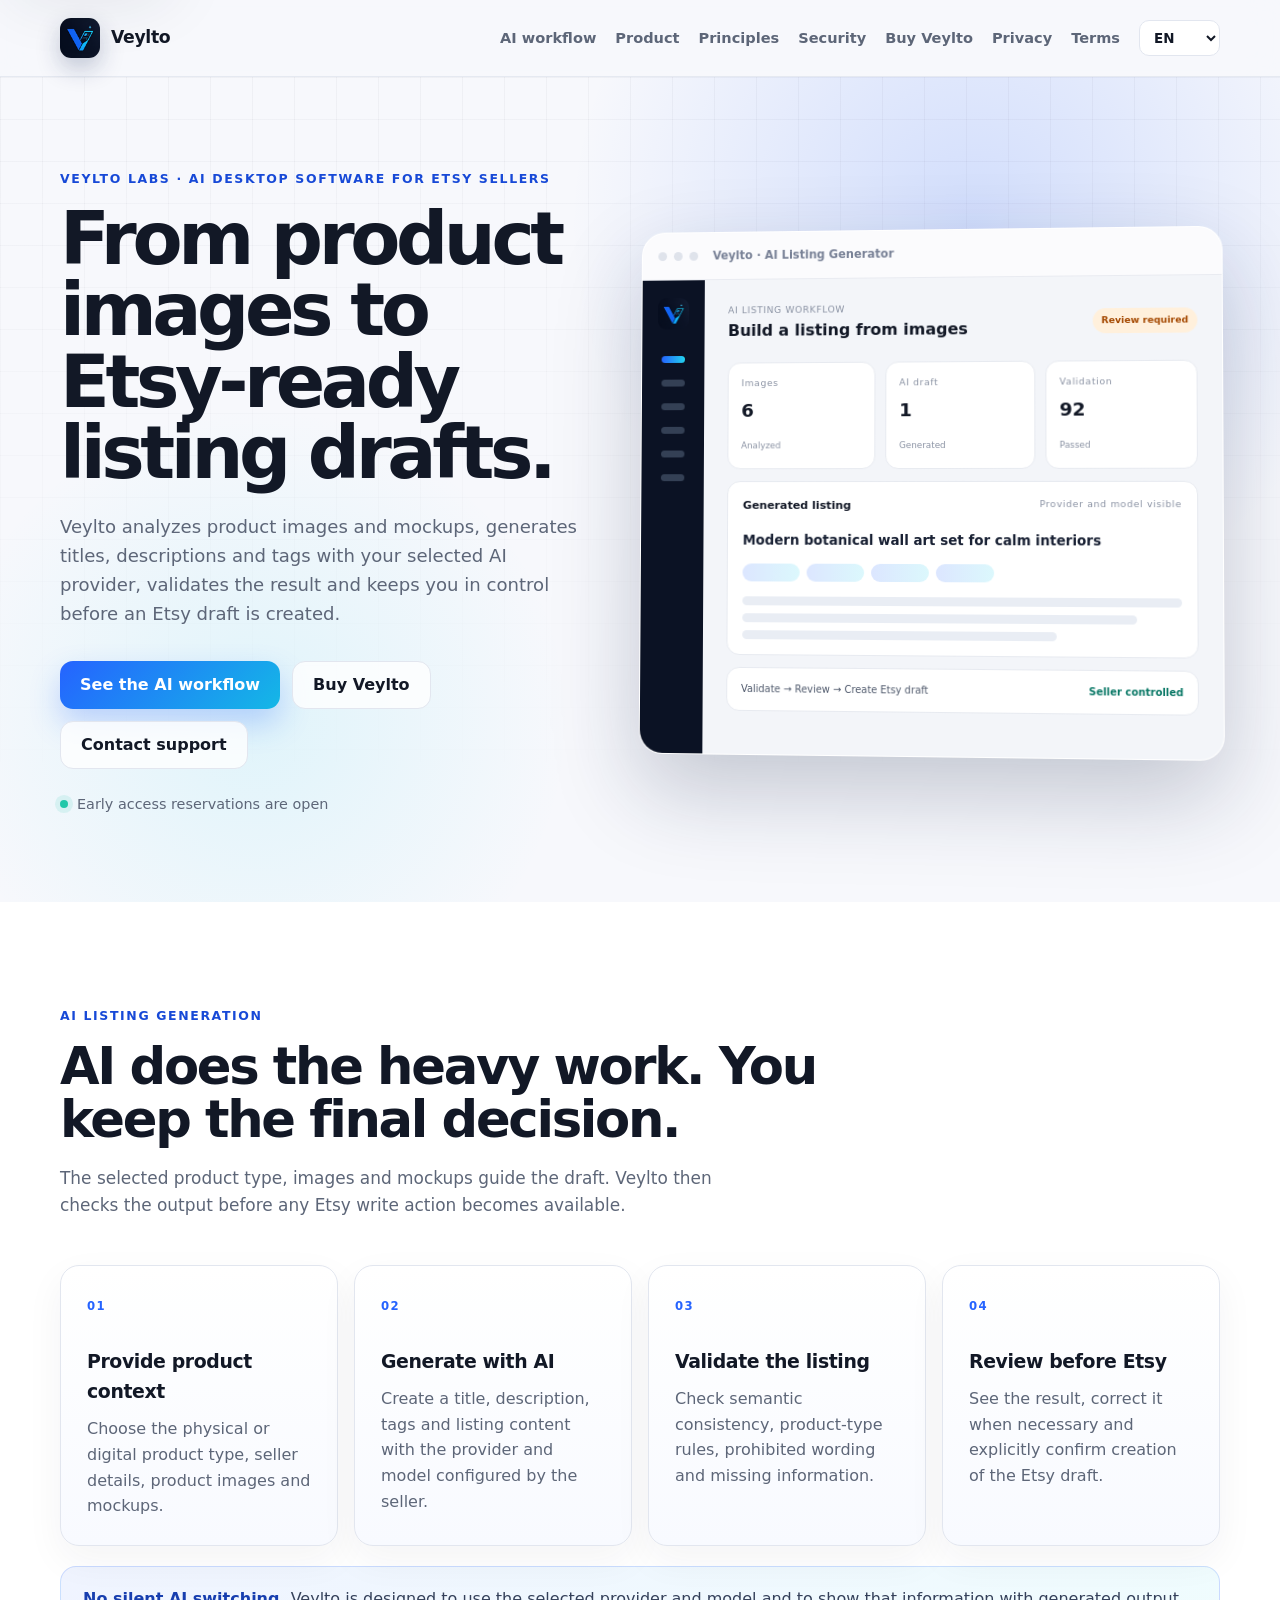
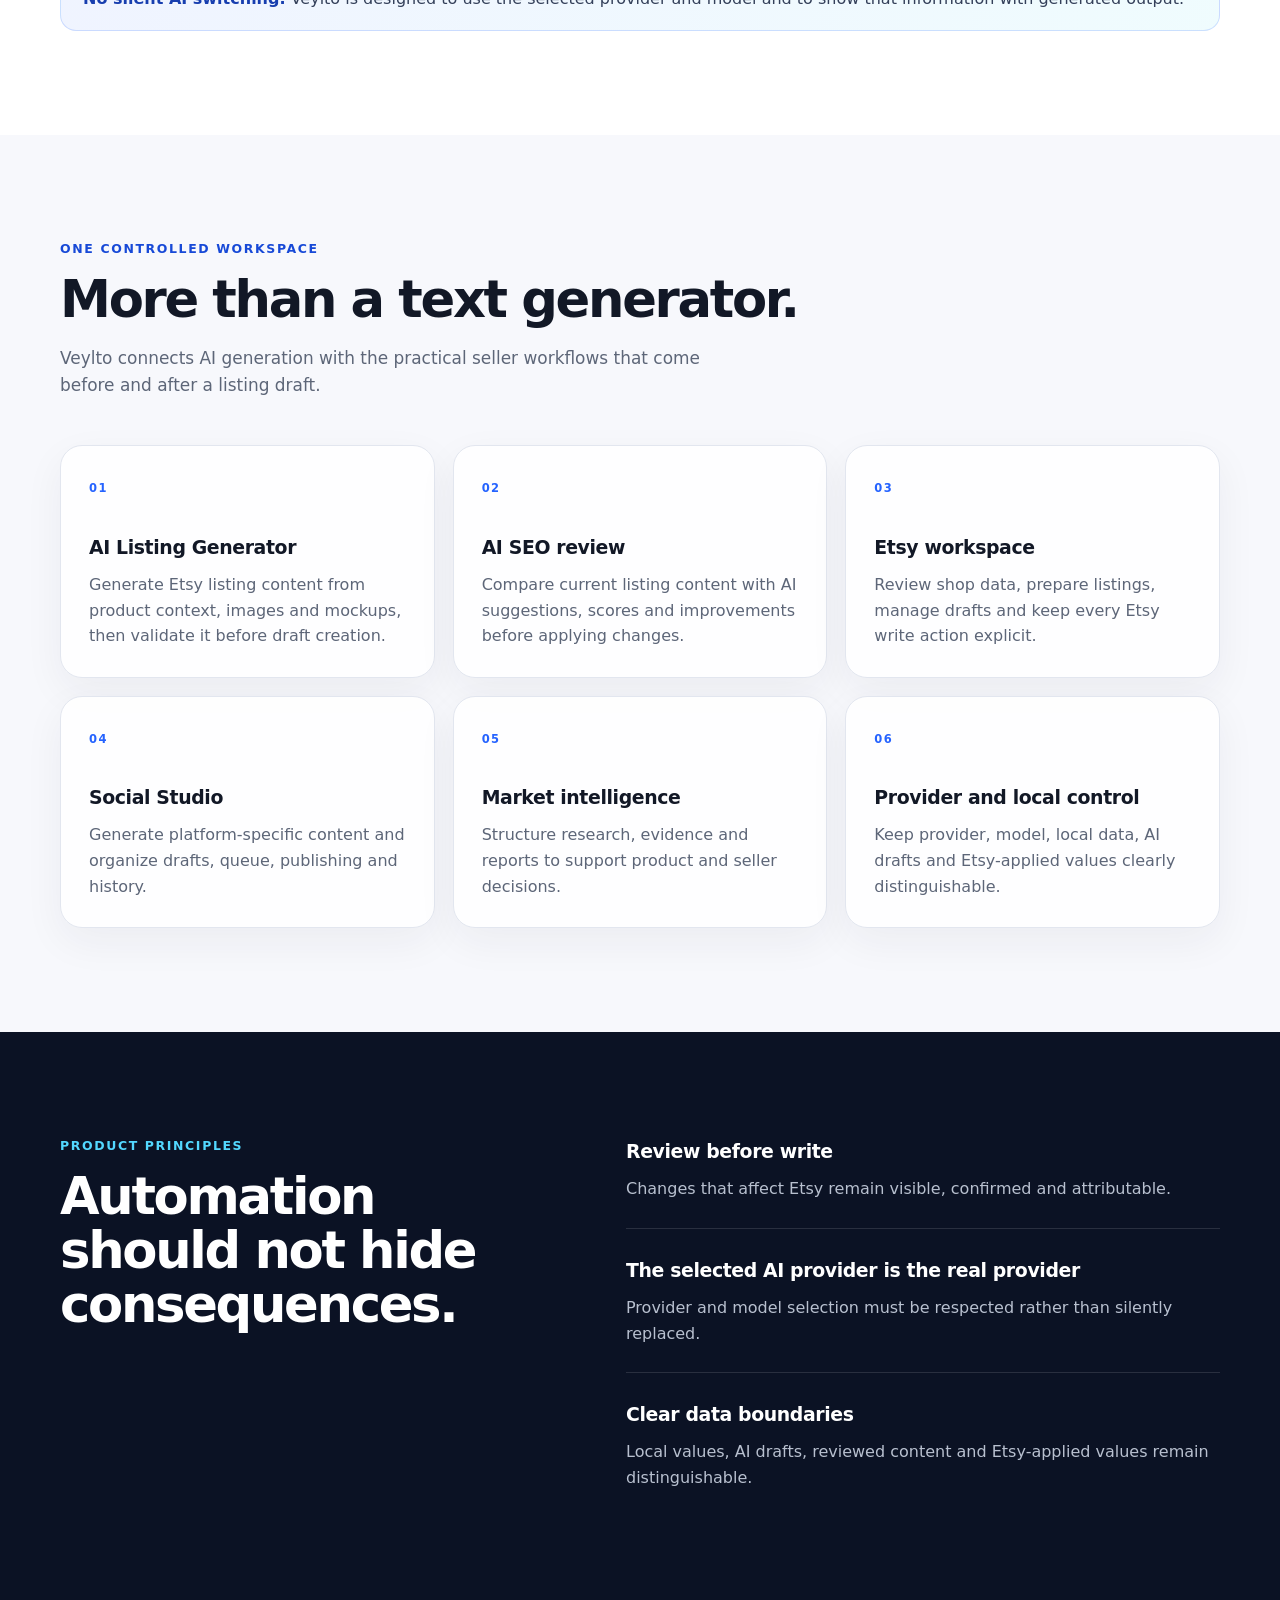
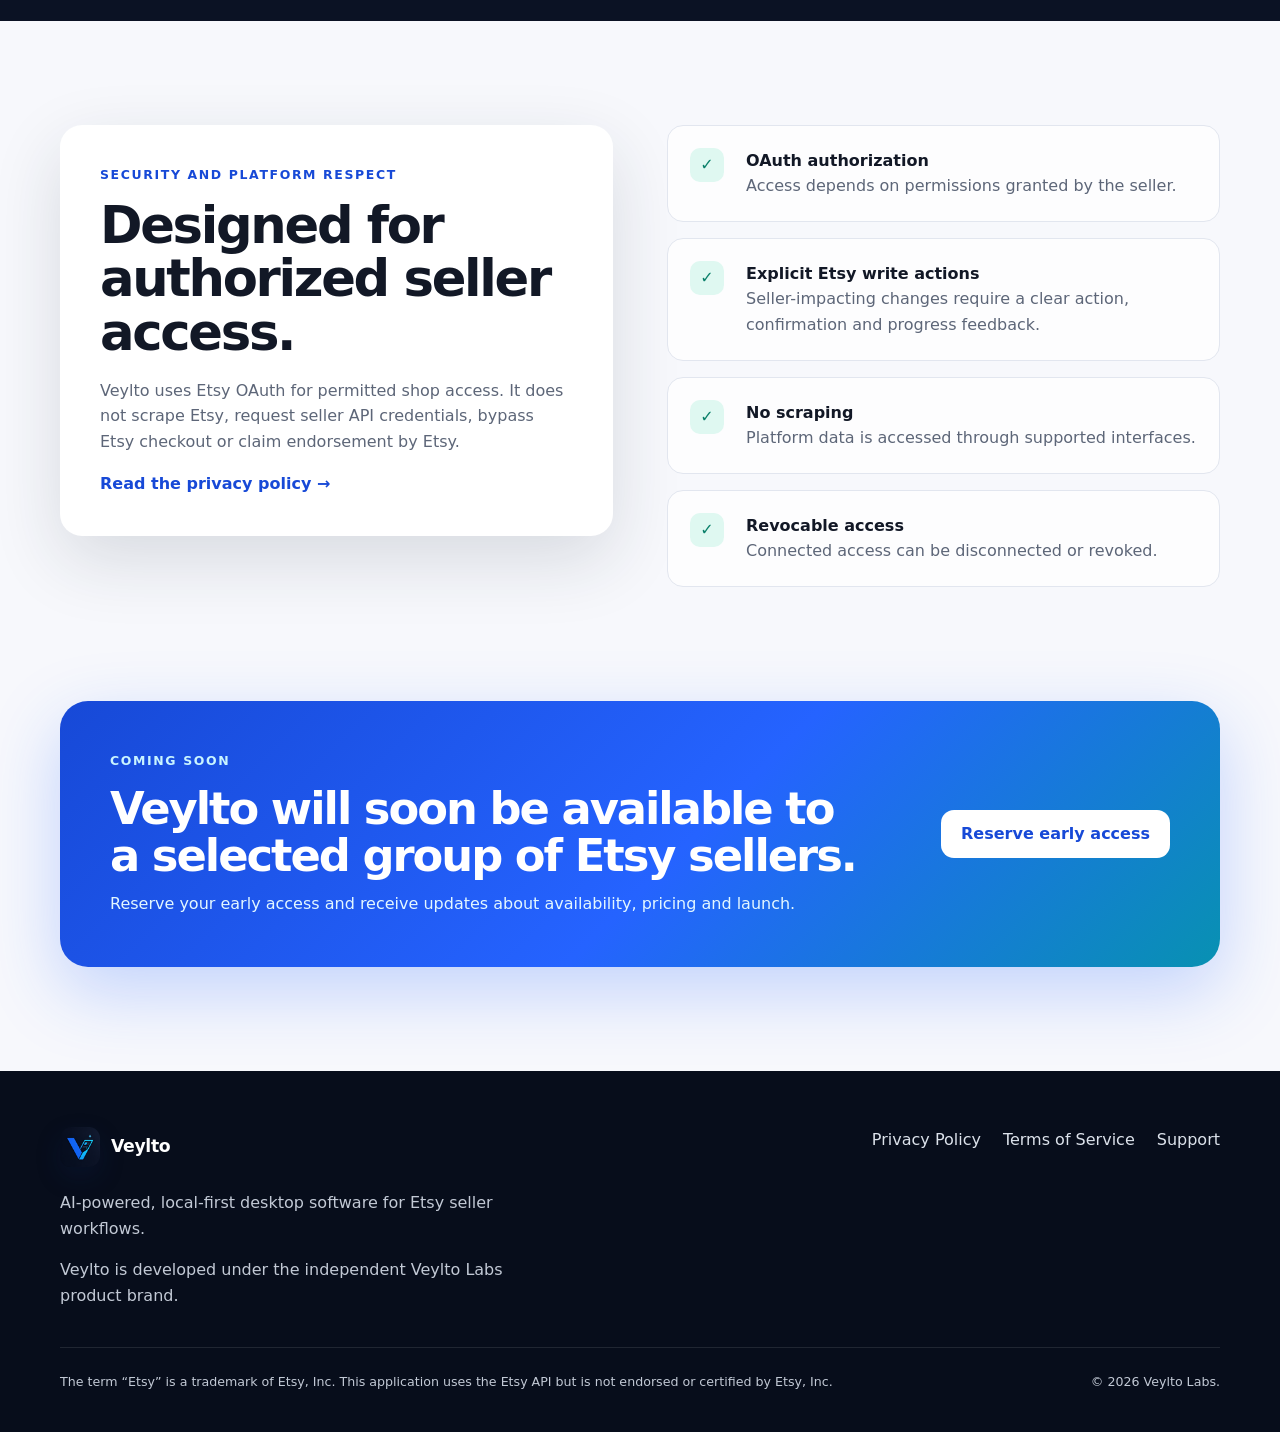
==== commit a2db414c: "feat: link secure purchase page from website" ====
--- a/index.html
+++ b/index.html
@@ -25,6 +25,7 @@
         <a href="#product" data-i18n="nav_product">Product</a>
         <a href="#principles" data-i18n="nav_principles">Principles</a>
         <a href="#security" data-i18n="nav_security">Security</a>
+        <a href="purchase.html">Buy Veylto</a>
         <a href="privacy.html" data-localized-link data-i18n="nav_privacy">Privacy</a>
         <a href="terms.html" data-localized-link data-i18n="nav_terms">Terms</a>
         <label class="language-selector-wrap">
@@ -50,6 +51,7 @@
           <p class="hero-text" data-i18n="hero_text">Veylto analyzes product images and mockups, generates titles, descriptions and tags with your selected AI provider, validates the result and keeps you in control before an Etsy draft is created.</p>
           <div class="hero-actions">
             <a class="button button-primary" href="#ai-workflow" data-i18n="hero_primary">See the AI workflow</a>
+            <a class="button button-secondary" href="purchase.html">Buy Veylto</a>
             <a class="button button-secondary" href="mailto:support@veyltolabs.com" data-i18n="hero_support">Contact support</a>
           </div>
           <p class="availability"><span class="status-dot" aria-hidden="true"></span><span data-i18n="availability">Early access reservations are open</span></p>
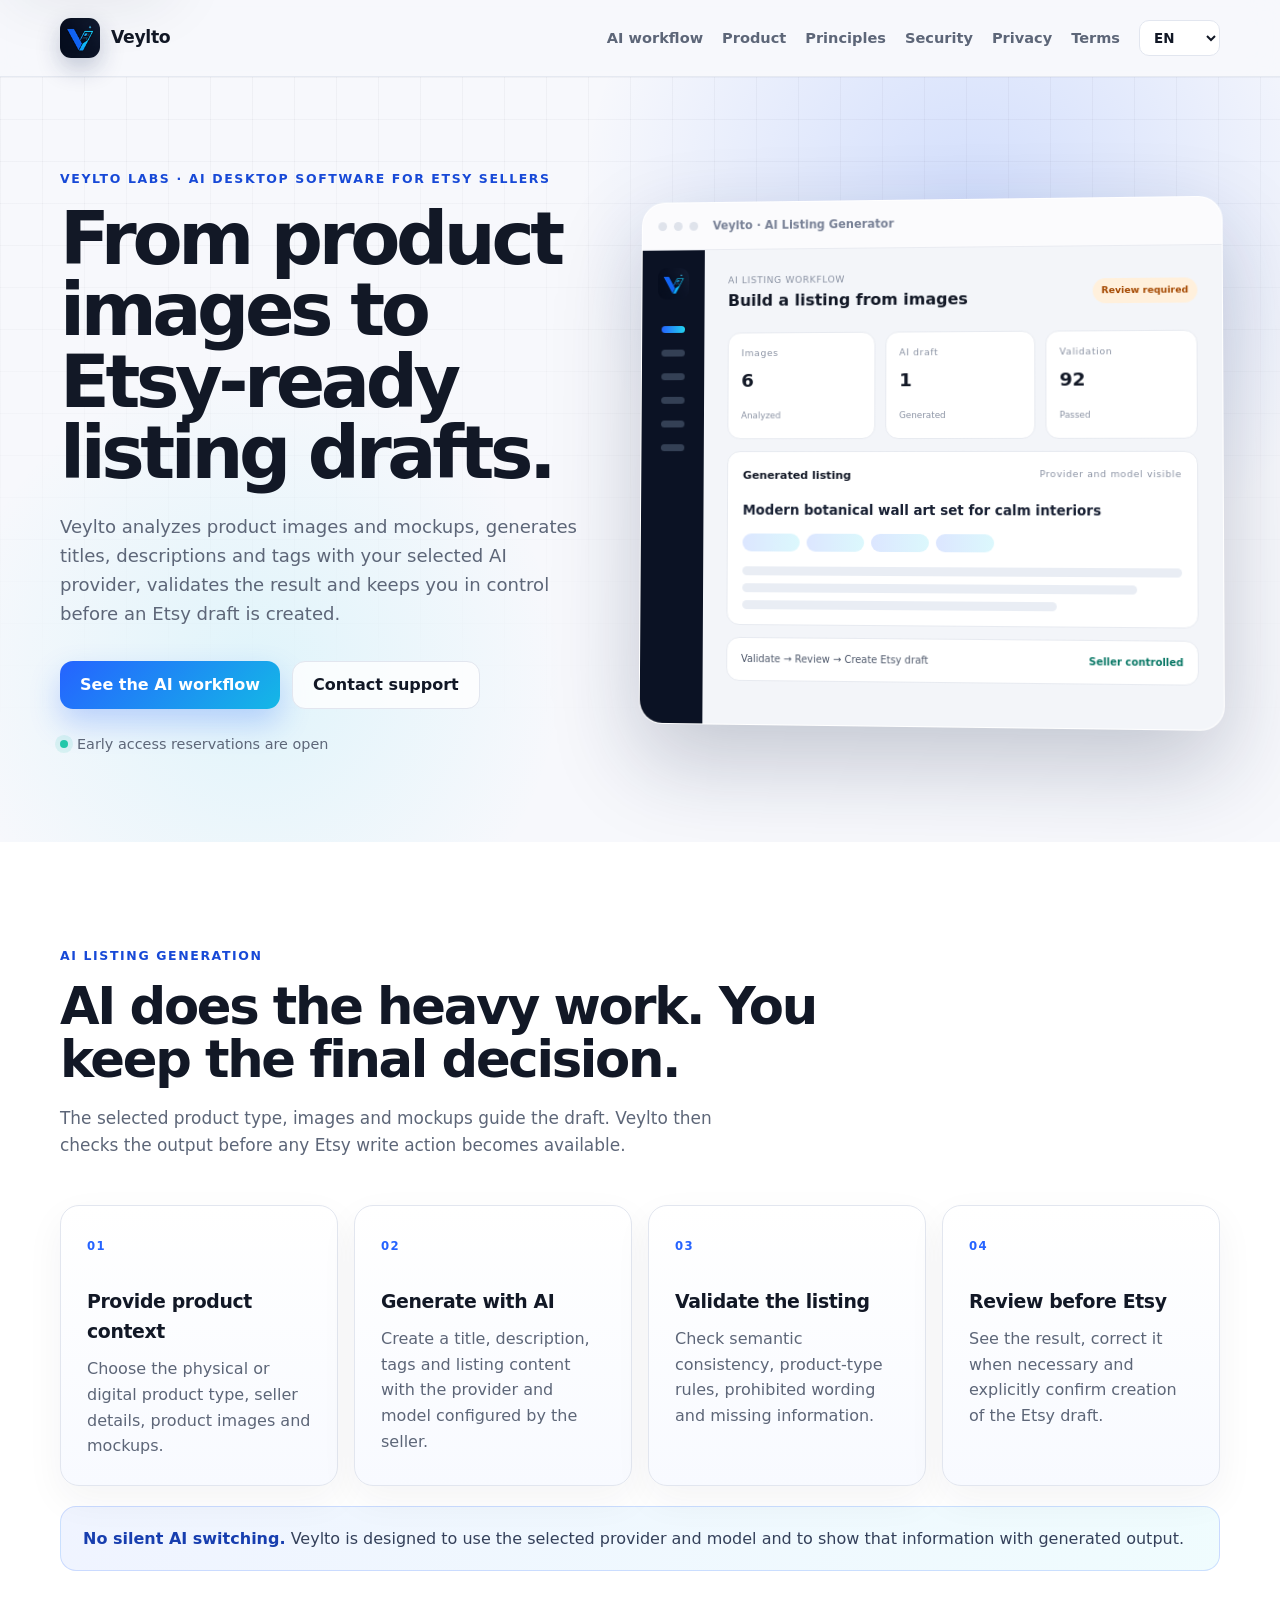
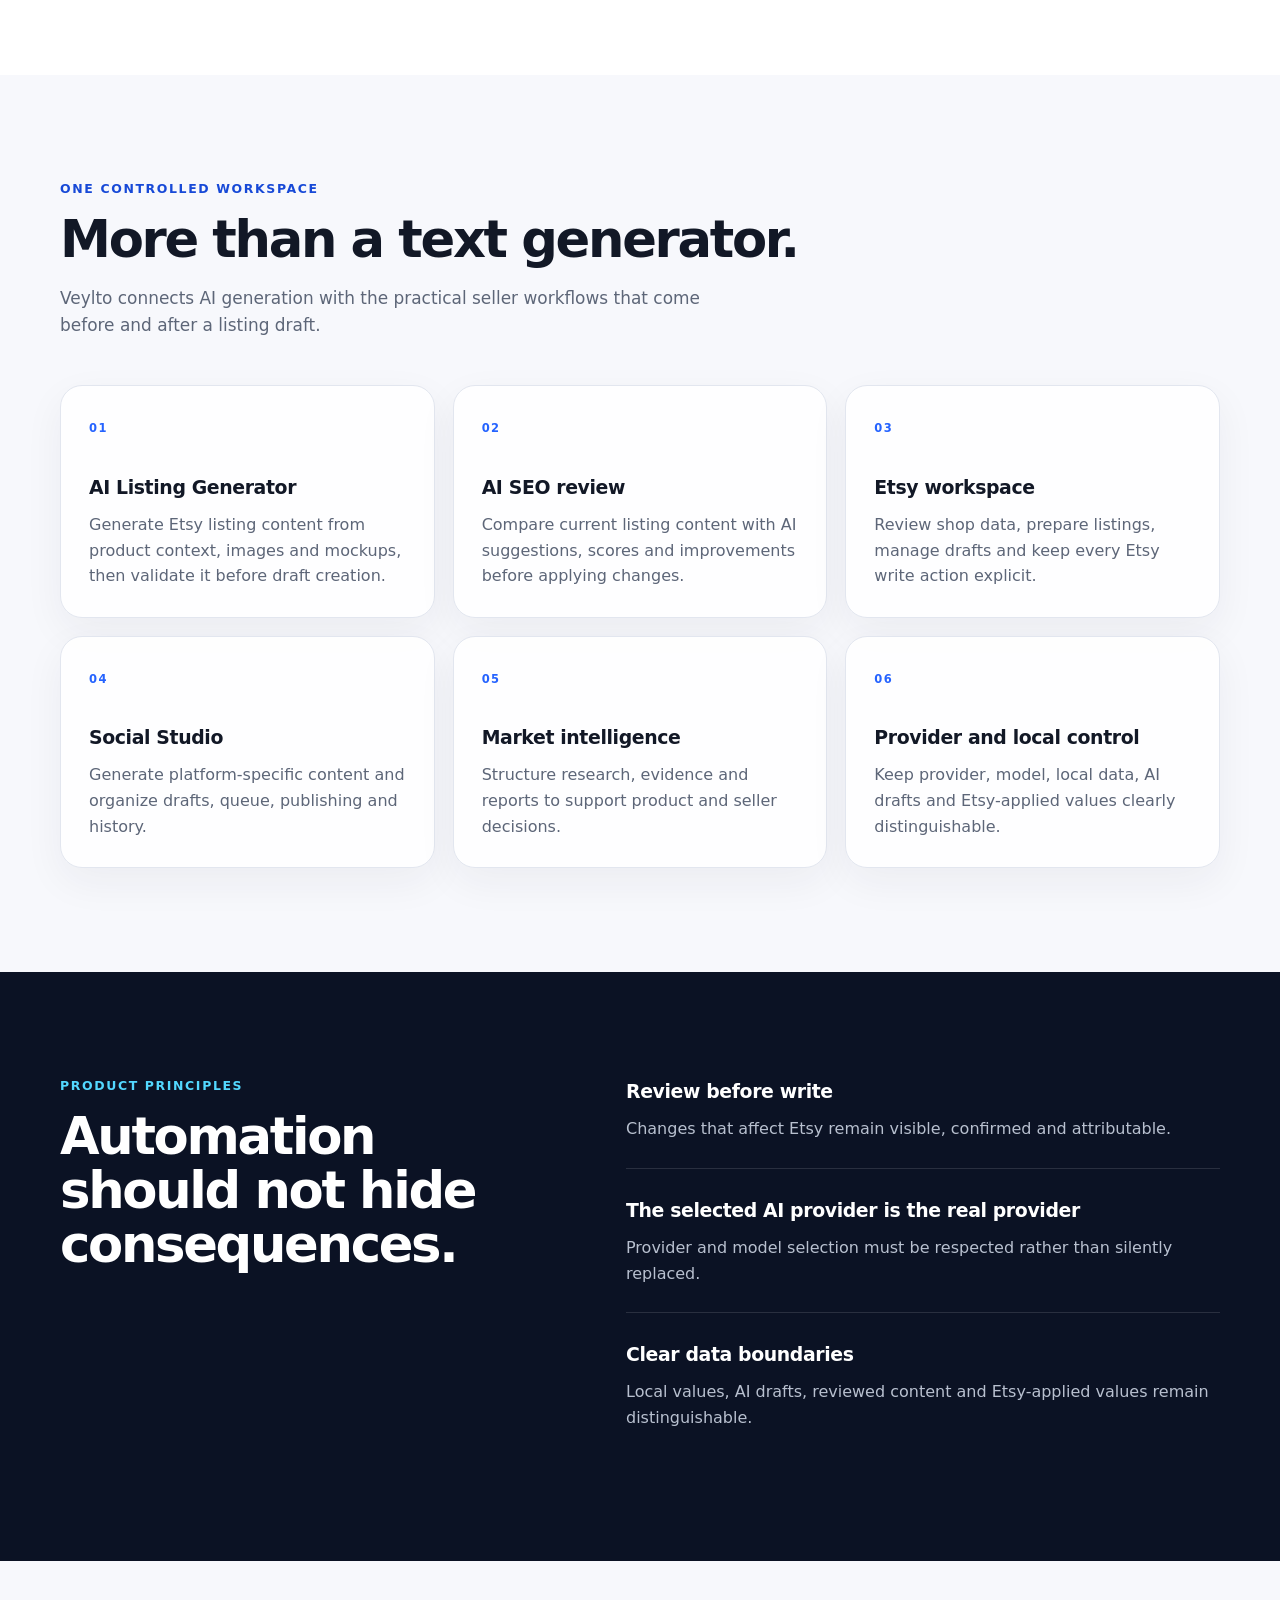
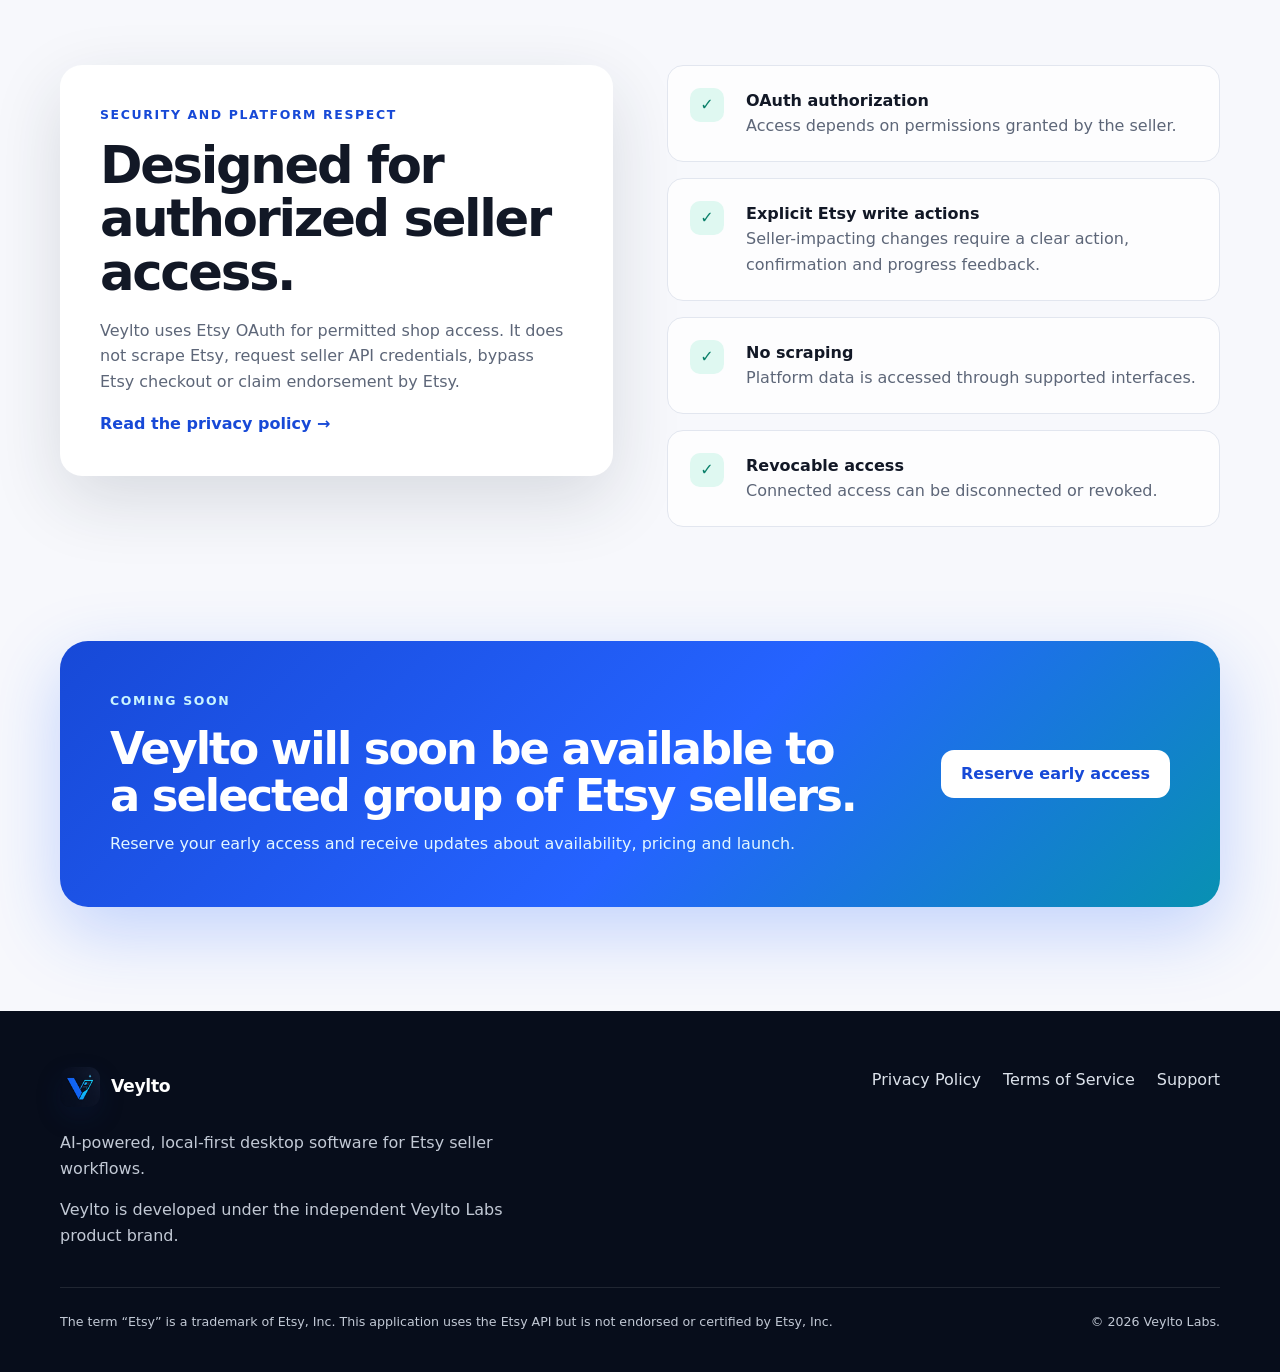
==== commit b1a2287a: "chore: remove checkout links until launch" ====
--- a/index.html
+++ b/index.html
@@ -25,7 +25,6 @@
         <a href="#product" data-i18n="nav_product">Product</a>
         <a href="#principles" data-i18n="nav_principles">Principles</a>
         <a href="#security" data-i18n="nav_security">Security</a>
-        <a href="purchase.html">Buy Veylto</a>
         <a href="privacy.html" data-localized-link data-i18n="nav_privacy">Privacy</a>
         <a href="terms.html" data-localized-link data-i18n="nav_terms">Terms</a>
         <label class="language-selector-wrap">
@@ -51,7 +50,6 @@
           <p class="hero-text" data-i18n="hero_text">Veylto analyzes product images and mockups, generates titles, descriptions and tags with your selected AI provider, validates the result and keeps you in control before an Etsy draft is created.</p>
           <div class="hero-actions">
             <a class="button button-primary" href="#ai-workflow" data-i18n="hero_primary">See the AI workflow</a>
-            <a class="button button-secondary" href="purchase.html">Buy Veylto</a>
             <a class="button button-secondary" href="mailto:support@veyltolabs.com" data-i18n="hero_support">Contact support</a>
           </div>
           <p class="availability"><span class="status-dot" aria-hidden="true"></span><span data-i18n="availability">Early access reservations are open</span></p>
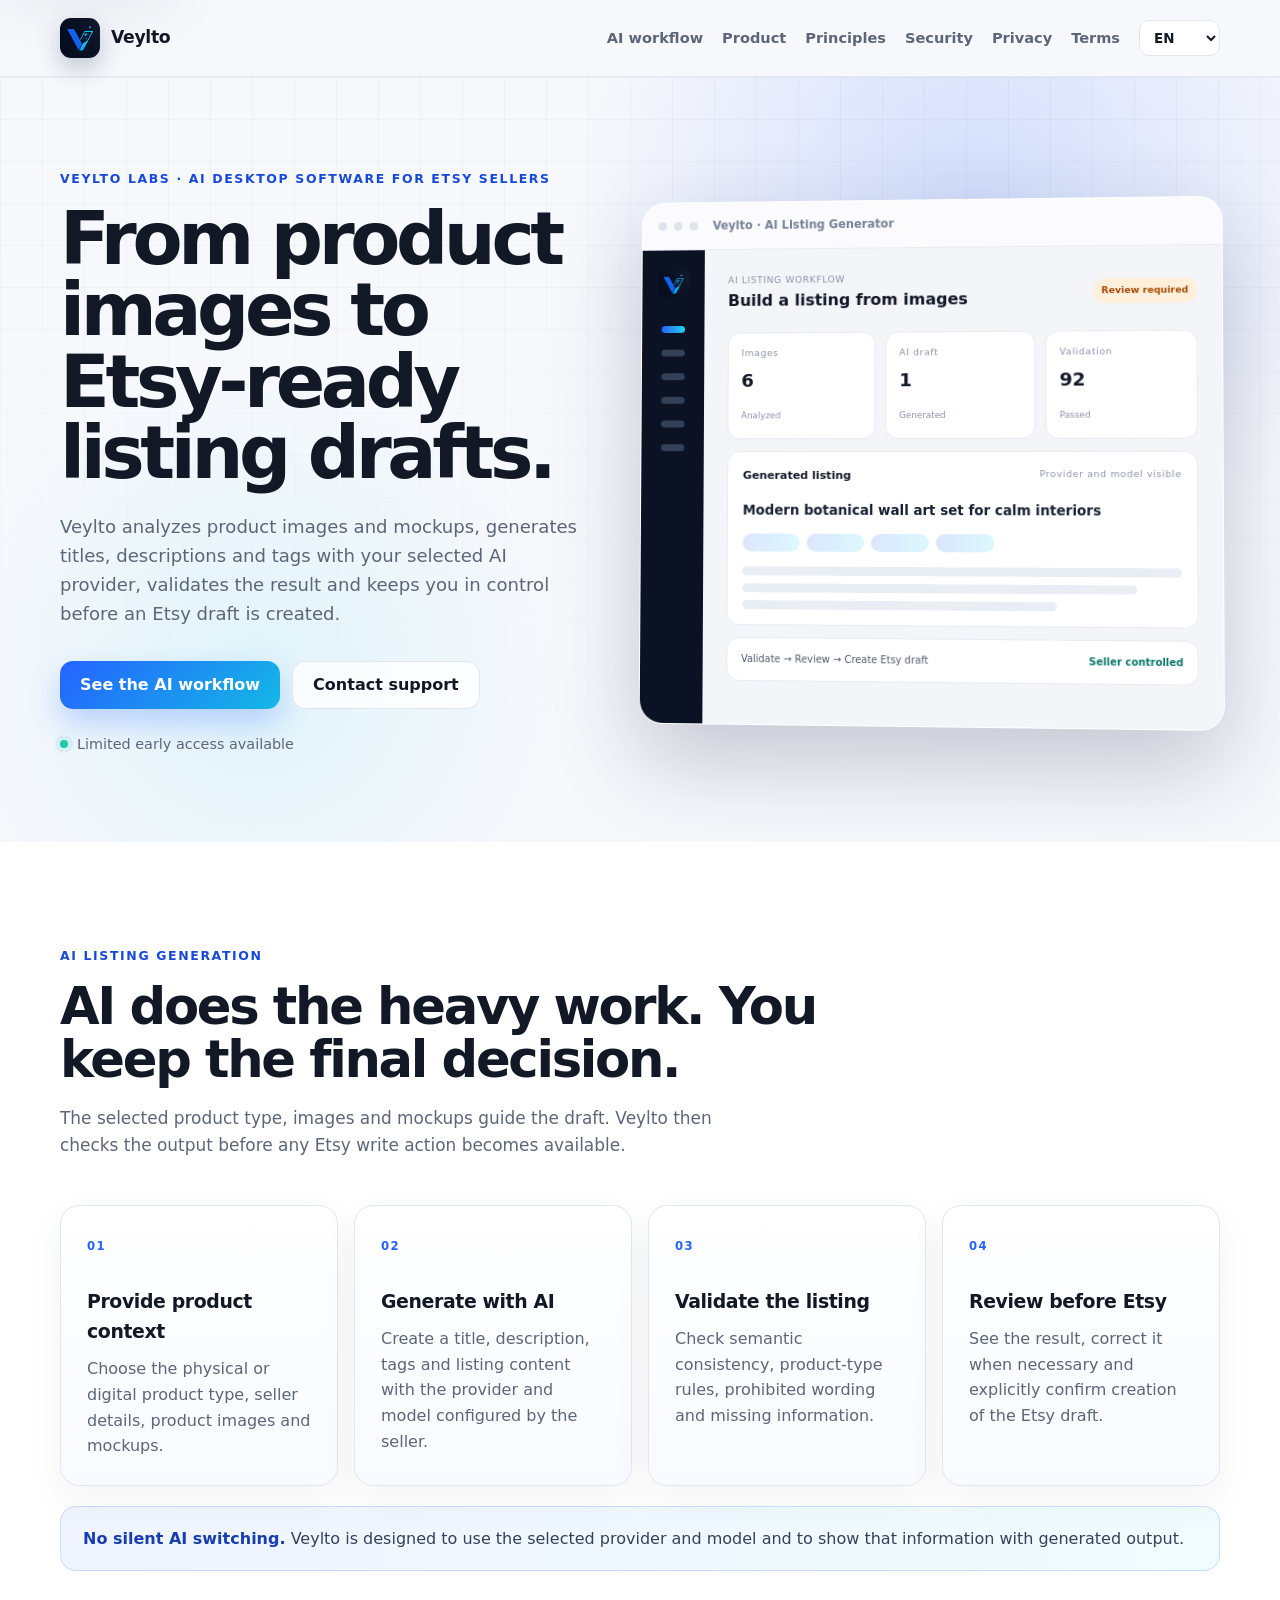
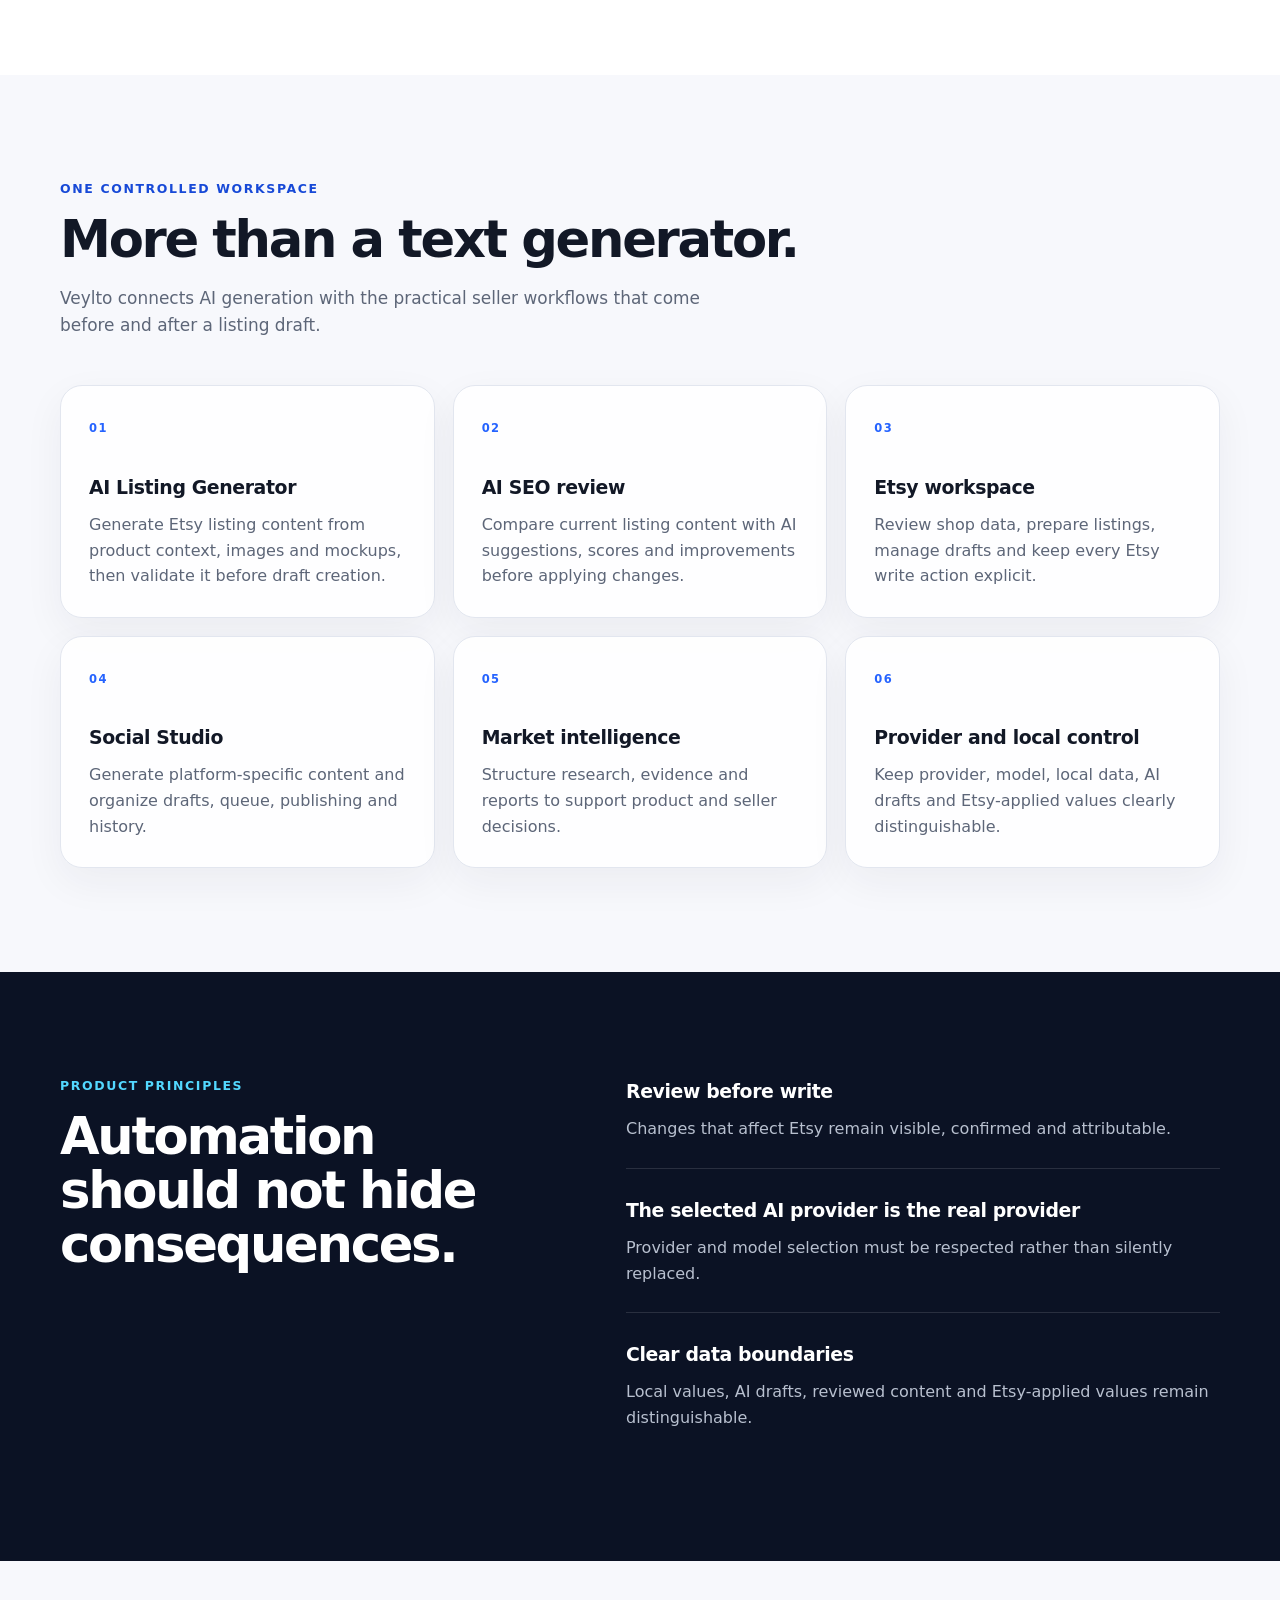
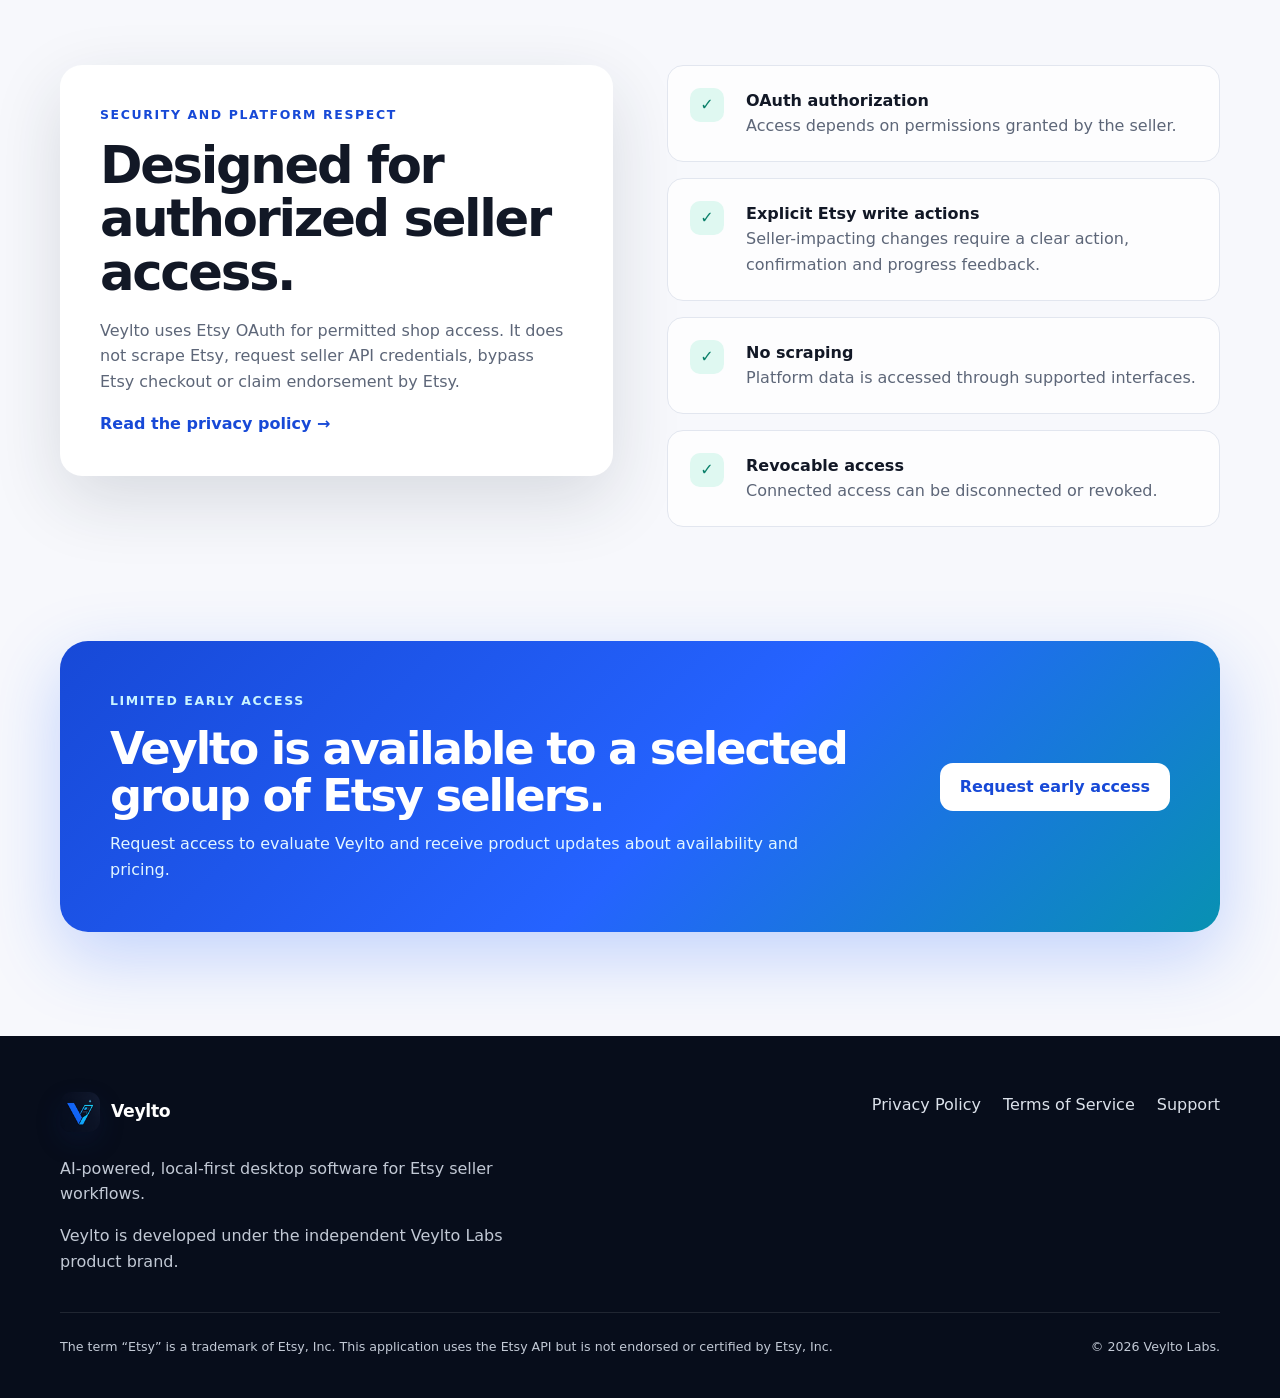
==== commit 06de314e: "docs: present Veylto as available limited early access" ====
--- a/index.html
+++ b/index.html
@@ -52,7 +52,7 @@
             <a class="button button-primary" href="#ai-workflow" data-i18n="hero_primary">See the AI workflow</a>
             <a class="button button-secondary" href="mailto:support@veyltolabs.com" data-i18n="hero_support">Contact support</a>
           </div>
-          <p class="availability"><span class="status-dot" aria-hidden="true"></span><span data-i18n="availability">Early access reservations are open</span></p>
+          <p class="availability"><span class="status-dot" aria-hidden="true"></span><span data-i18n="availability">Limited early access available</span></p>
         </div>
 
         <div class="product-frame" aria-label="Illustrative Veylto AI listing workflow preview">
@@ -153,8 +153,8 @@
 
     <section class="cta-section">
       <div class="container cta-card">
-        <div><p class="eyebrow" data-i18n="cta_eyebrow">Coming soon</p><h2 data-i18n="cta_title">Veylto will soon be available to a selected group of Etsy sellers.</h2><p data-i18n="cta_text">Reserve your early access and receive updates about availability, pricing and launch.</p></div>
-        <a id="early-access-link" class="button button-light" href="mailto:support@veyltolabs.com?subject=Veylto%20early%20access%20reservation&body=I%20would%20like%20to%20reserve%20early%20access%20to%20Veylto." data-i18n="cta_button">Reserve early access</a>
+        <div><p class="eyebrow" data-i18n="cta_eyebrow">Limited early access</p><h2 data-i18n="cta_title">Veylto is available to a selected group of Etsy sellers.</h2><p data-i18n="cta_text">Request access to evaluate Veylto and receive product updates about availability and pricing.</p></div>
+        <a id="early-access-link" class="button button-light" href="mailto:support@veyltolabs.com?subject=Veylto%20early%20access%20request&body=I%20would%20like%20to%20request%20early%20access%20to%20Veylto." data-i18n="cta_button">Request early access</a>
       </div>
     </section>
   </main>
@@ -171,5 +171,6 @@
     <div class="container legal-footer"><p data-i18n="trademark">The term “Etsy” is a trademark of Etsy, Inc. This application uses the Etsy API but is not endorsed or certified by Etsy, Inc.</p><p>© <span data-year>2026</span> Veylto Labs.</p></div>
   </footer>
   <script src="script.js"></script>
+  <script src="review-positioning.js"></script>
 </body>
 </html>
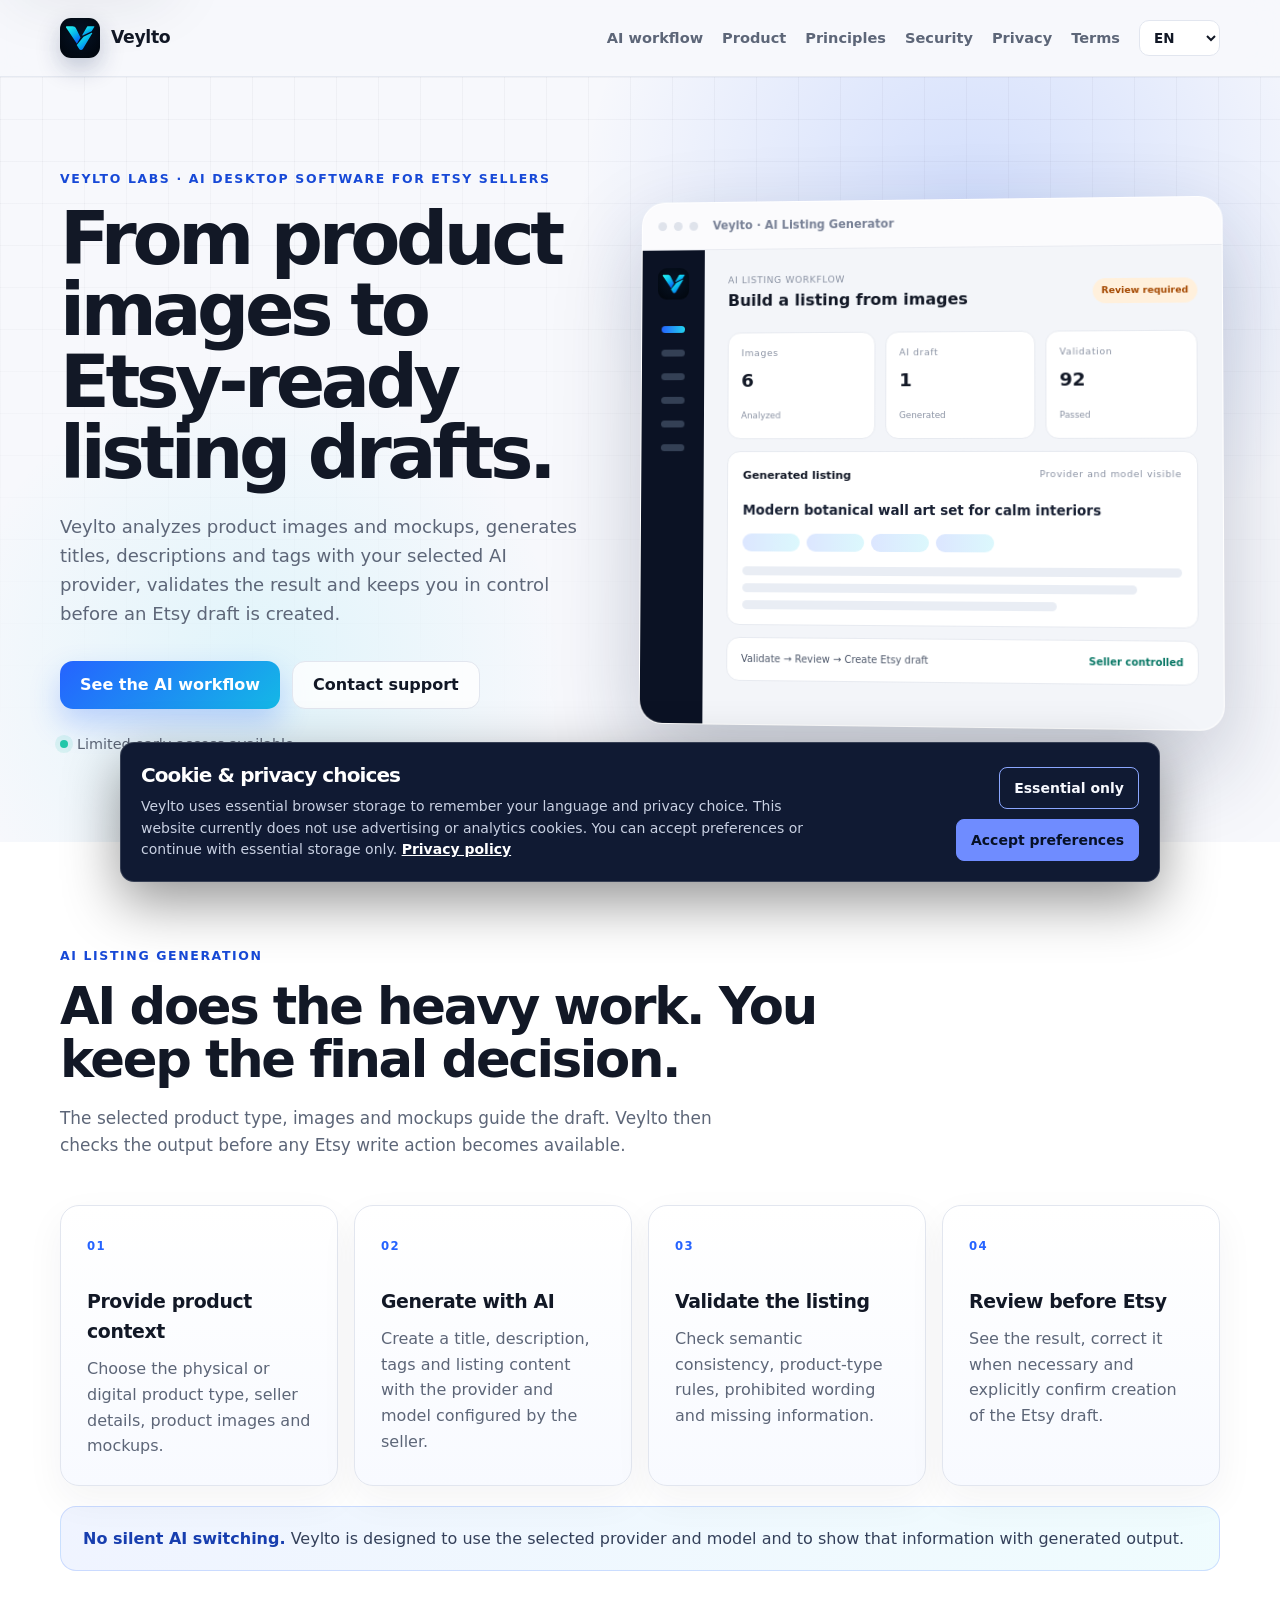
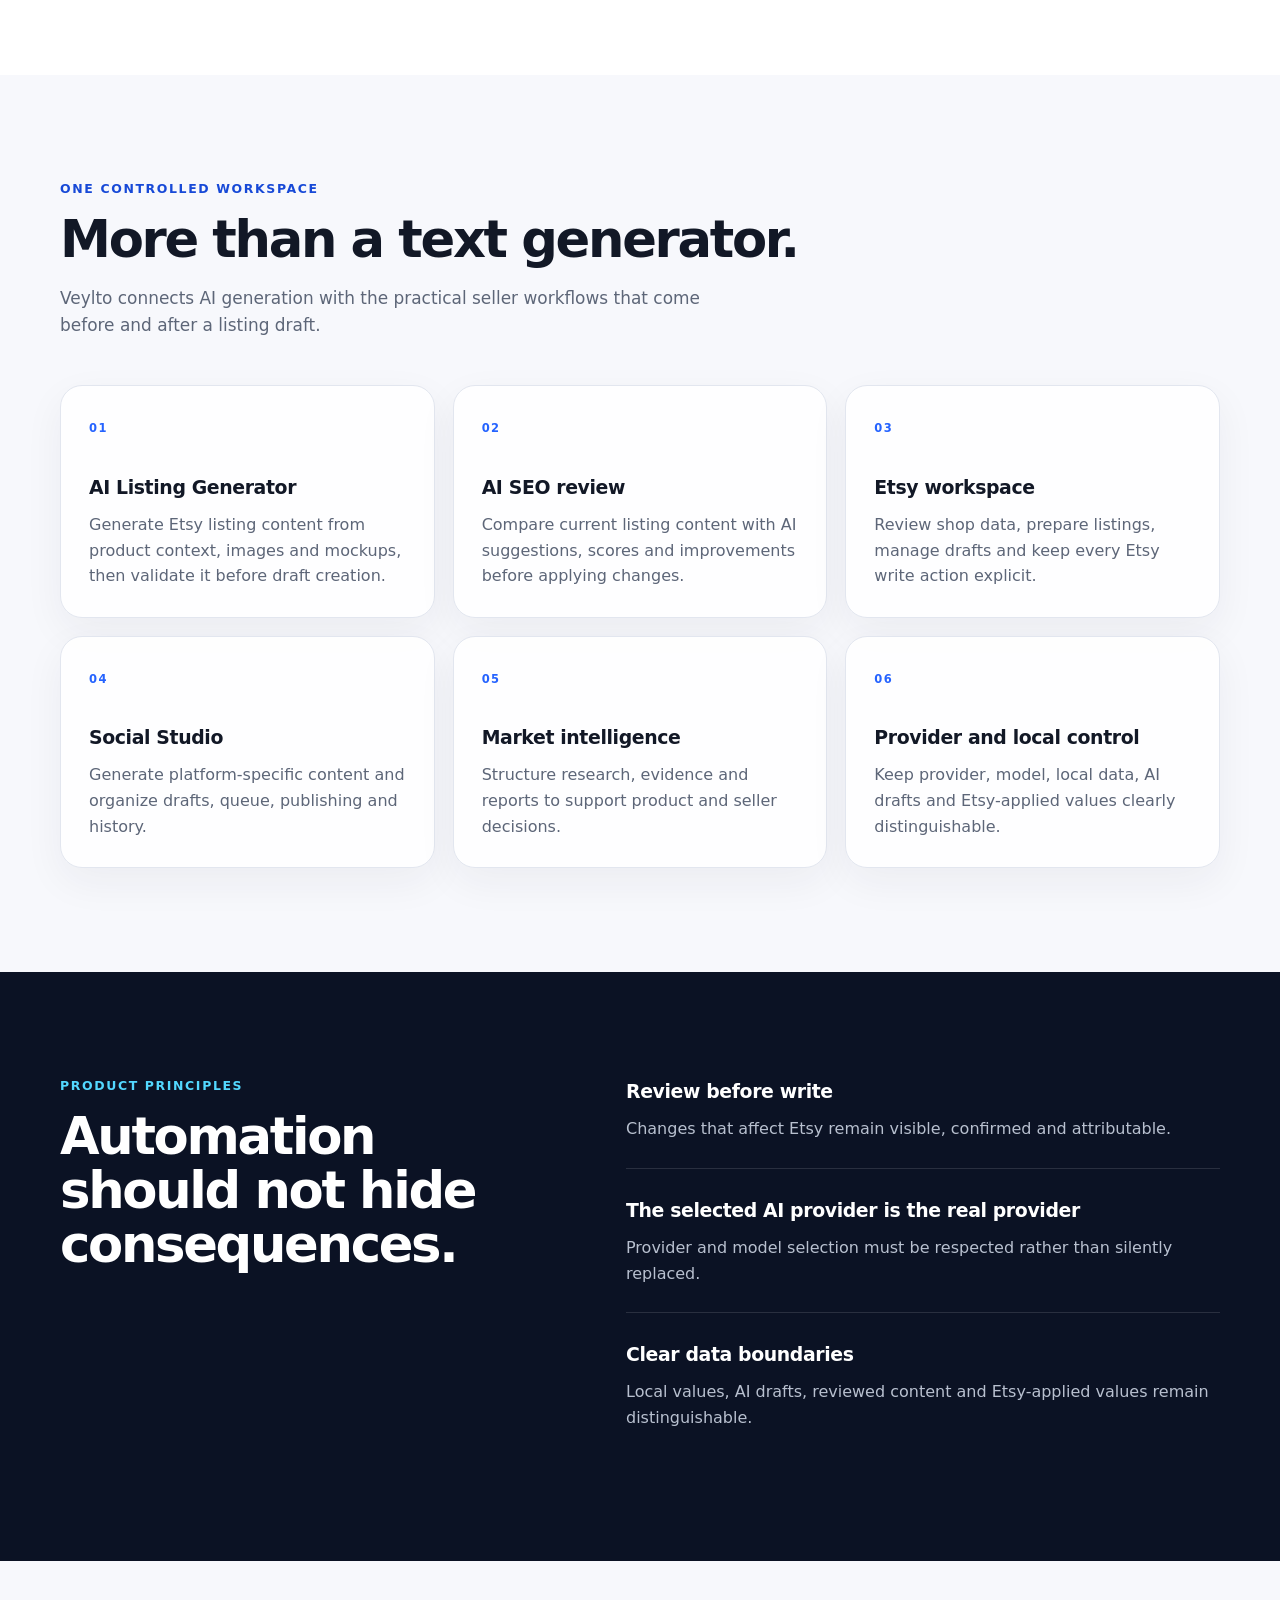
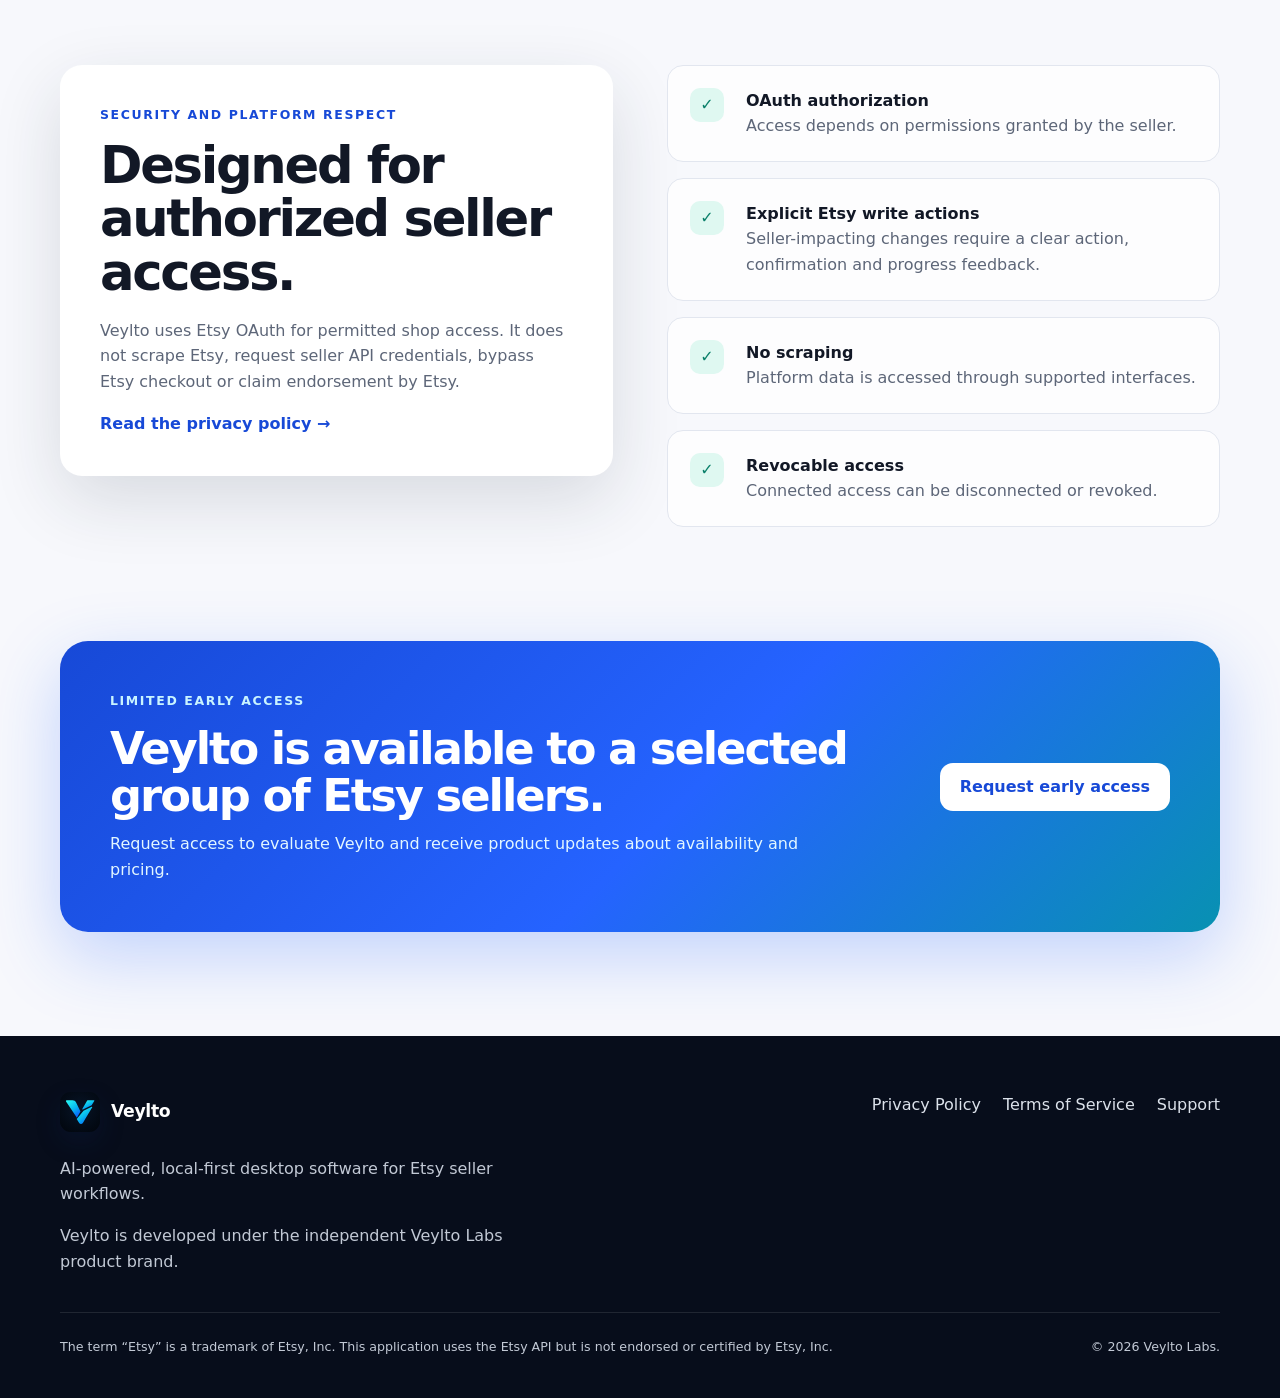
==== commit 870cc1f8: "fix: use Veylto brand icon across site" ====
--- a/index.html
+++ b/index.html
@@ -6,7 +6,7 @@
   <meta name="description" content="Veylto is AI-powered desktop software that turns product images and mockups into seller-reviewed Etsy listing drafts, SEO improvements, social content and market research.">
   <meta name="theme-color" content="#0b1224">
   <title>Veylto — AI listing workflows for Etsy sellers</title>
-  <link rel="icon" href="assets/veylto_icon.png" type="image/png">
+  <link rel="icon" href="assets/favicon.svg" type="image/png">
   <link rel="stylesheet" href="styles.css">
   <link rel="stylesheet" href="language.css">
 </head>
@@ -16,7 +16,7 @@
   <header class="site-header">
     <div class="container nav-wrap">
       <a class="brand" href="index.html" aria-label="Veylto home">
-        <img class="brand-logo" src="assets/veylto_icon.png" alt="">
+        <img class="brand-logo" src="assets/favicon.svg" alt="">
         <span>Veylto</span>
       </a>
       <button class="menu-button" type="button" aria-expanded="false" aria-controls="primary-nav" data-i18n="menu">Menu</button>
@@ -62,7 +62,7 @@
           </div>
           <div class="app-shell">
             <aside class="mock-sidebar" aria-hidden="true">
-              <img class="mock-logo" src="assets/veylto_icon.png" alt="">
+              <img class="mock-logo" src="assets/favicon.svg" alt="">
               <i class="active"></i><i></i><i></i><i></i><i></i><i></i>
             </aside>
             <div class="mock-main">
@@ -162,7 +162,7 @@
   <footer class="site-footer">
     <div class="container footer-grid">
       <div>
-        <a class="brand footer-brand" href="index.html"><img class="brand-logo" src="assets/veylto_icon.png" alt=""><span>Veylto</span></a>
+        <a class="brand footer-brand" href="index.html"><img class="brand-logo" src="assets/favicon.svg" alt=""><span>Veylto</span></a>
         <p data-i18n="footer_tagline">AI-powered, local-first desktop software for Etsy seller workflows.</p>
         <p data-i18n="footer_brand_statement">Veylto is developed under the independent Veylto Labs product brand.</p>
       </div>
